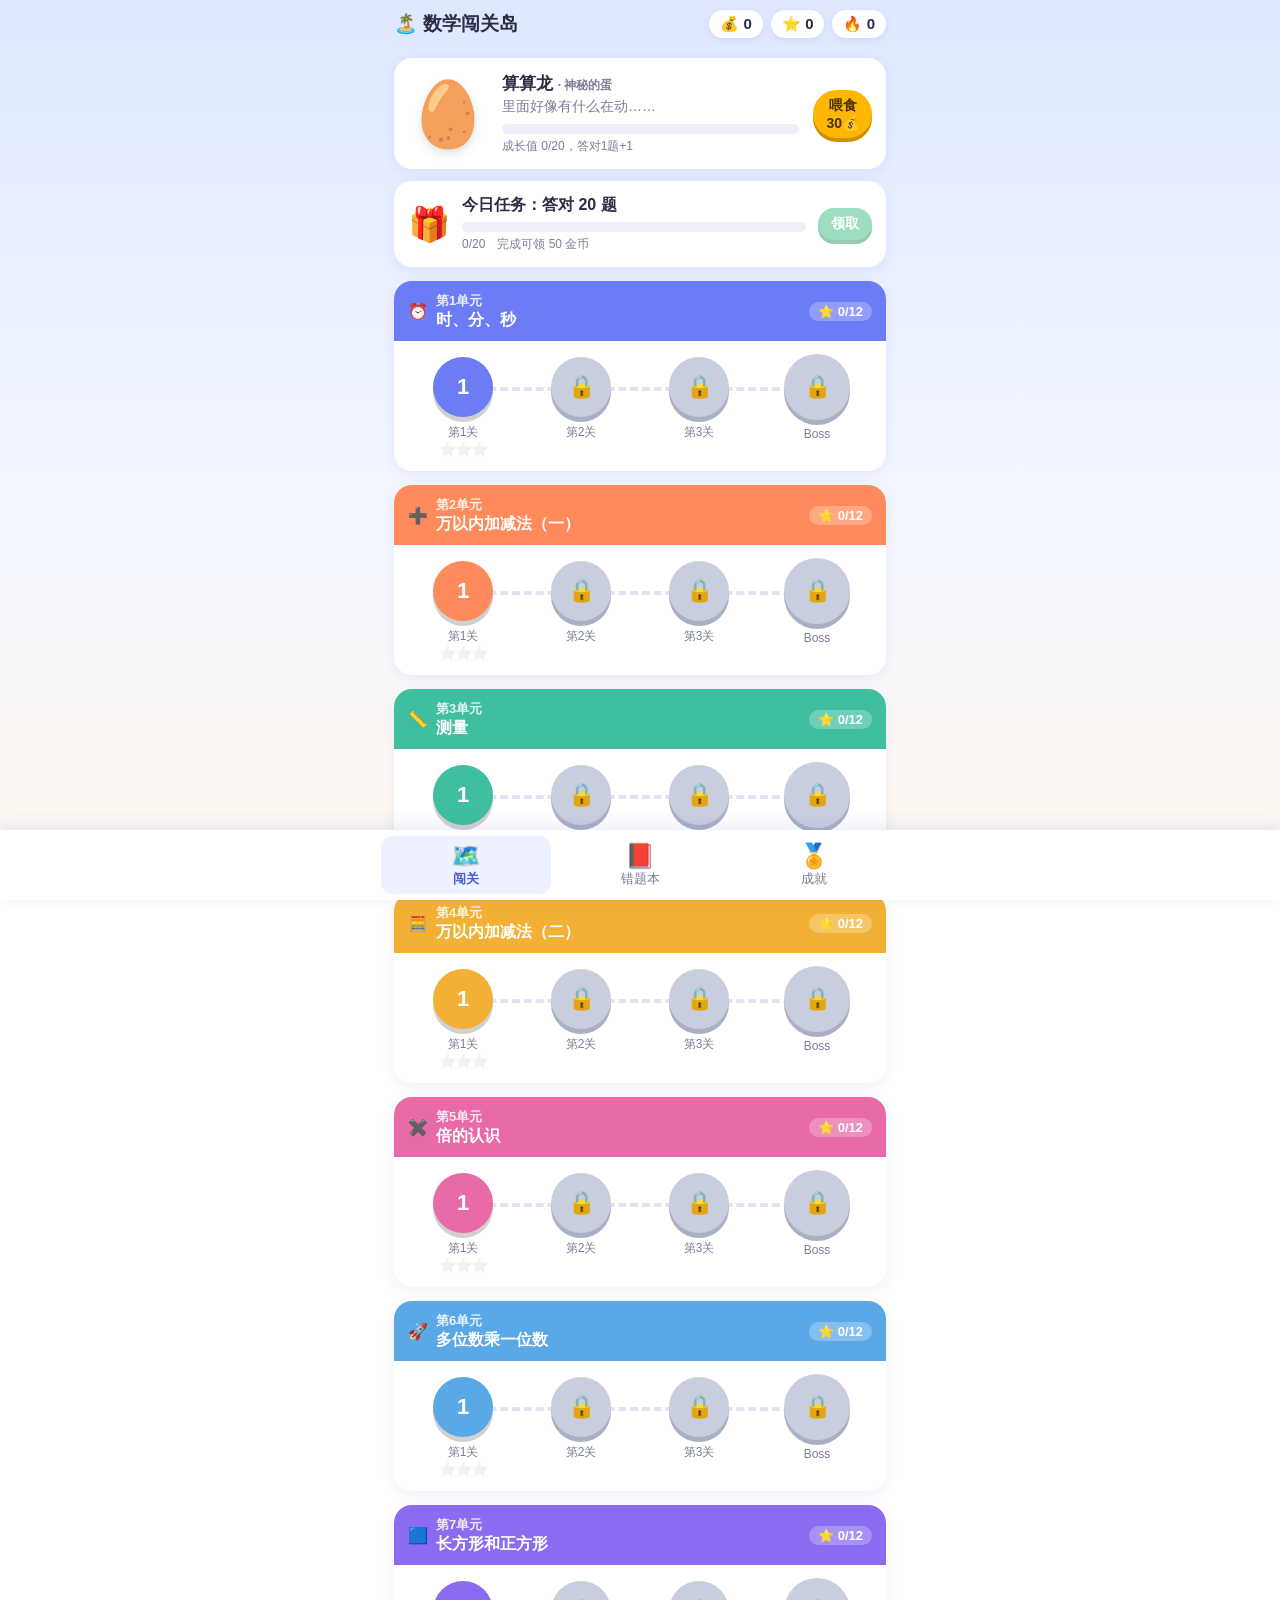
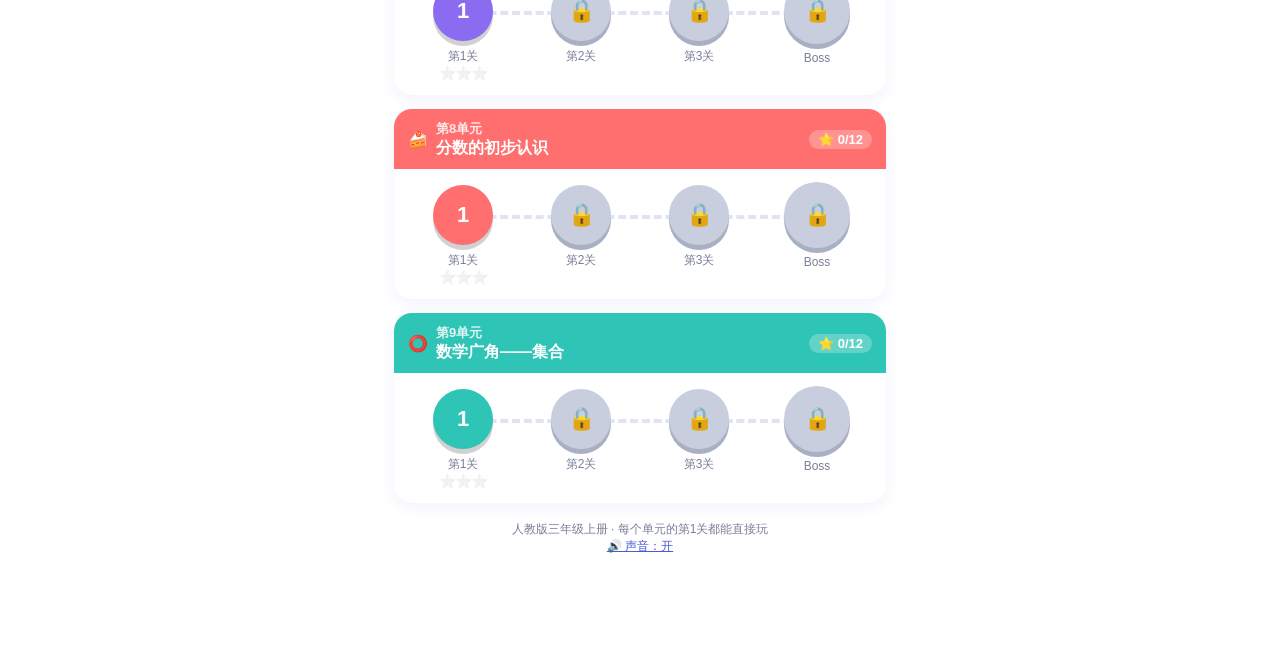
==== math/index.html @ 14717429 "新增网页版数学闯关岛（三年级上册9个单元、Boss关、宠物、徽章、错题本） Co-Authored-By: Claude Opus 5.5 <noreply@anthropic.com>" ====
<!doctype html>
<html lang="zh-CN">
<head>
<meta charset="utf-8">
<meta name="viewport" content="width=device-width, initial-scale=1, maximum-scale=1, user-scalable=no, viewport-fit=cover">
<meta name="format-detection" content="telephone=no">
<title>数学闯关岛 · 三年级上册</title>
<link rel="stylesheet" href="style.css">
</head>
<body>
<div id="app"></div>
<div id="fx"></div>
<script src="questions.js"></script>
<script src="app.js"></script>
</body>
</html>
---- math/style.css ----
:root {
  --bg: #eef3ff;
  --card: #ffffff;
  --ink: #2b2d42;
  --sub: #7a7f99;
  --pri: #4a5bd4;
  --good: #2bb673;
  --bad: #ef476f;
  --gold: #ffb703;
  --line: #e3e7f5;
  --r: 18px;
}
* { box-sizing: border-box; -webkit-tap-highlight-color: transparent; }
html, body { margin: 0; padding: 0; }
body {
  background: linear-gradient(180deg, #dfe8ff 0%, #f4f7ff 60%, #fff7ec 100%) fixed;
  color: var(--ink);
  font-family: -apple-system, "PingFang SC", "Microsoft YaHei", "Helvetica Neue", sans-serif;
  font-size: 16px;
  min-height: 100vh;
  touch-action: manipulation;
  user-select: none;
  -webkit-user-select: none;
}
#app { max-width: 520px; margin: 0 auto; padding: 0 14px calc(90px + env(safe-area-inset-bottom)); }
button { font: inherit; border: none; cursor: pointer; color: inherit; touch-action: manipulation; }
.hide { display: none !important; }

/* ---------- 顶栏 ---------- */
.topbar {
  position: sticky; top: 0; z-index: 10;
  display: flex; align-items: center; gap: 8px;
  padding: 10px 0 8px;
  background: linear-gradient(180deg, #dfe8ff 70%, rgba(223,232,255,0));
}
.topbar .title { font-weight: 800; font-size: 19px; flex: 1; }
.chip {
  display: inline-flex; align-items: center; gap: 4px;
  background: #fff; border-radius: 99px; padding: 5px 11px;
  font-weight: 700; font-size: 15px; box-shadow: 0 2px 6px rgba(74,91,212,.12);
}
.chip.bump { animation: bump .45s; }
@keyframes bump { 40% { transform: scale(1.3); } }

/* ---------- 卡片 ---------- */
.card { background: var(--card); border-radius: var(--r); padding: 14px; margin: 12px 0; box-shadow: 0 4px 14px rgba(74,91,212,.08); }
.pet { display: flex; align-items: center; gap: 14px; }
.pet .face { font-size: 64px; line-height: 1; cursor: pointer; filter: drop-shadow(0 4px 4px rgba(0,0,0,.12)); }
.pet .face.jump { animation: jump .6s; }
@keyframes jump { 30% { transform: translateY(-18px) scale(1.1); } 60% { transform: translateY(0) scale(.95); } }
.pet .info { flex: 1; min-width: 0; }
.pet .name { font-weight: 800; font-size: 17px; }
.pet .say { color: var(--sub); font-size: 14px; margin: 3px 0 6px; min-height: 20px; }
.bar { height: 10px; background: #edf0fa; border-radius: 99px; overflow: hidden; }
.bar > i { display: block; height: 100%; background: linear-gradient(90deg, #ffd166, #ff9f1c); border-radius: 99px; transition: width .5s; }
.small { font-size: 12px; color: var(--sub); margin-top: 4px; }
.btn {
  display: inline-block; background: var(--pri); color: #fff; font-weight: 700;
  border-radius: 99px; padding: 10px 18px; box-shadow: 0 4px 0 #3443a8; transition: transform .08s;
}
.btn:active { transform: translateY(3px); box-shadow: 0 1px 0 #3443a8; }
.btn.gold { background: #ffb703; box-shadow: 0 4px 0 #d18e00; color: #4a3200; }
.btn.green { background: var(--good); box-shadow: 0 4px 0 #1d8a55; }
.btn.ghost { background: #fff; color: var(--pri); box-shadow: 0 4px 0 #cdd3f0; }
.btn.sm { padding: 7px 13px; font-size: 14px; }
.btn[disabled] { opacity: .45; }
.daily { display: flex; align-items: center; gap: 12px; }
.daily .ic { font-size: 34px; }
.daily .info { flex: 1; }

/* ---------- 地图 ---------- */
.unit { border-radius: var(--r); overflow: hidden; margin: 14px 0; background: #fff; box-shadow: 0 4px 14px rgba(74,91,212,.08); }
.unit .head { color: #fff; padding: 10px 14px; display: flex; align-items: center; gap: 8px; font-weight: 800; }
.unit .head .no { opacity: .85; font-size: 13px; font-weight: 600; }
.unit .head .prog { margin-left: auto; font-size: 13px; background: rgba(255,255,255,.25); padding: 2px 9px; border-radius: 99px; }
.nodes { display: flex; justify-content: space-between; align-items: flex-start; padding: 16px 10px 12px; position: relative; }
.nodes::before { content: ""; position: absolute; left: 12%; right: 12%; top: 46px; border-top: 4px dashed #dfe3f3; }
.node { position: relative; width: 25%; text-align: center; }
.node .dot {
  width: 60px; height: 60px; border-radius: 50%; margin: 0 auto;
  display: flex; align-items: center; justify-content: center;
  font-size: 22px; font-weight: 800; color: #fff;
  box-shadow: 0 5px 0 rgba(0,0,0,.18); transition: transform .1s;
}
.node .dot:active { transform: translateY(3px); }
.node.boss .dot { width: 66px; height: 66px; font-size: 32px; margin-top: -3px; }
.node.lock .dot { background: #c9cede !important; box-shadow: 0 5px 0 #aab0c4; color: #fff; font-size: 22px; }
.node.next .dot { animation: pulse 1.4s infinite; }
@keyframes pulse { 0%,100% { box-shadow: 0 5px 0 rgba(0,0,0,.18), 0 0 0 0 rgba(255,183,3,.7); } 50% { box-shadow: 0 5px 0 rgba(0,0,0,.18), 0 0 0 10px rgba(255,183,3,0); } }
.node .lbl { font-size: 12px; color: var(--sub); margin-top: 7px; }
.stars { font-size: 14px; letter-spacing: -1px; height: 18px; }
.stars .off { filter: grayscale(1); opacity: .3; }

/* ---------- 底部导航 ---------- */
.nav {
  position: fixed; left: 0; right: 0; bottom: 0; z-index: 20;
  display: flex; justify-content: center; gap: 4px;
  background: #fff; padding: 6px 10px calc(6px + env(safe-area-inset-bottom));
  box-shadow: 0 -4px 16px rgba(74,91,212,.12);
}
.nav button { flex: 1; max-width: 170px; background: none; padding: 6px 0; border-radius: 12px; font-size: 13px; color: var(--sub); position: relative; }
.nav button b { display: block; font-size: 24px; }
.nav button.on { color: var(--pri); background: #eef1ff; font-weight: 700; }
.nav .badge { position: absolute; top: 2px; right: 22%; background: var(--bad); color: #fff; font-size: 11px; border-radius: 99px; padding: 0 6px; }

/* ---------- 答题 ---------- */
.quiz-top { display: flex; align-items: center; gap: 10px; padding: 12px 0 6px; }
.quiz-top .x { background: #fff; width: 38px; height: 38px; border-radius: 50%; font-size: 18px; box-shadow: 0 2px 6px rgba(0,0,0,.08); }
.quiz-top .bar { flex: 1; height: 14px; }
.quiz-top .bar > i { background: linear-gradient(90deg, #5ce1a0, #2bb673); }
.hearts { font-size: 20px; letter-spacing: 1px; }
.hearts .off { filter: grayscale(1); opacity: .3; }
.hearts.hit { animation: shake .4s; }
.qmeta { display: flex; justify-content: space-between; align-items: center; color: var(--sub); font-size: 14px; margin: 4px 2px; min-height: 28px; }
.combo { color: #ff6b00; font-weight: 800; font-size: 16px; }
.combo.pop { animation: pop .4s; }
@keyframes pop { 40% { transform: scale(1.5); } }
.qcard { background: #fff; border-radius: 22px; padding: 18px 16px; box-shadow: 0 6px 18px rgba(74,91,212,.1); text-align: center; }
.qcard.shake { animation: shake .4s; }
@keyframes shake { 20%,60% { transform: translateX(-8px); } 40%,80% { transform: translateX(8px); } }
.qtext { font-size: 22px; font-weight: 700; line-height: 1.55; word-break: break-all; }
.qtext.long { font-size: 18px; text-align: left; }
.fig { display: block; margin: 12px auto 0; width: 190px; height: 190px; }
.fig.wide { width: 100%; max-width: 320px; height: auto; }
.dots { margin-top: 12px; font-size: 22px; line-height: 1.6; text-align: left; display: inline-block; }
.frac { display: inline-flex; flex-direction: column; vertical-align: middle; text-align: center; line-height: 1.05; margin: 0 2px; font-size: .9em; }
.frac > span:first-child { border-bottom: 2px solid currentColor; padding: 0 3px; }
.opts { display: grid; grid-template-columns: 1fr 1fr; gap: 12px; margin-top: 16px; }
.opts.three { grid-template-columns: 1fr 1fr 1fr; }
.opt {
  background: #fff; border-radius: 16px; padding: 16px 6px; min-height: 64px;
  font-size: 22px; font-weight: 700; box-shadow: 0 5px 0 #d5dbf2, 0 0 0 2px #e3e7f5 inset;
  transition: transform .08s;
}
.opt:active { transform: translateY(3px); box-shadow: 0 2px 0 #d5dbf2, 0 0 0 2px #e3e7f5 inset; }
.opt.right { background: #dcfce9; box-shadow: 0 5px 0 #2bb673, 0 0 0 2px #2bb673 inset; color: #157a4a; }
.opt.wrong { background: #ffe1e8; box-shadow: 0 5px 0 #ef476f, 0 0 0 2px #ef476f inset; color: #b3123b; }
.opt.dim { opacity: .45; }
.answer-box {
  margin: 16px auto 0; min-height: 60px; max-width: 240px; border-radius: 16px;
  background: #f3f5ff; border: 3px dashed #b9c2ef; font-size: 32px; font-weight: 800;
  display: flex; align-items: center; justify-content: center; color: var(--pri);
}
.answer-box.right { border: 3px solid var(--good); background: #dcfce9; color: #157a4a; }
.answer-box.wrong { border: 3px solid var(--bad); background: #ffe1e8; color: #b3123b; }
.pad { display: grid; grid-template-columns: repeat(3, 1fr); gap: 10px; margin-top: 14px; }
.pad button { background: #fff; border-radius: 14px; height: 56px; font-size: 26px; font-weight: 700; box-shadow: 0 4px 0 #d5dbf2; }
.pad button:active { transform: translateY(3px); box-shadow: 0 1px 0 #d5dbf2; }
.pad .ok { background: var(--good); color: #fff; box-shadow: 0 4px 0 #1d8a55; }
.pad .del { background: #ffe9d6; color: #c25e00; box-shadow: 0 4px 0 #f0c49c; }

/* 反馈条 */
.feedback {
  position: fixed; left: 0; right: 0; bottom: 0; z-index: 30;
  padding: 16px 18px calc(16px + env(safe-area-inset-bottom));
  border-radius: 22px 22px 0 0; transform: translateY(110%); transition: transform .25s ease-out;
  max-width: 520px; margin: 0 auto;
}
.feedback.show { transform: translateY(0); }
.feedback.good { background: #d7f8e6; color: #13683f; }
.feedback.bad { background: #ffe3e9; color: #9b1032; }
.feedback .t { font-size: 21px; font-weight: 800; display: flex; align-items: center; gap: 8px; }
.feedback .tip { font-size: 15px; line-height: 1.6; margin: 8px 0 12px; color: #4b4f66; }
.feedback .btn { width: 100%; padding: 13px; font-size: 18px; }
.feedback .btn.red { background: var(--bad); box-shadow: 0 4px 0 #b52a4c; }

/* ---------- 结算 ---------- */
.result { text-align: center; padding-top: 30px; }
.result .big { font-size: 26px; font-weight: 900; margin: 6px 0; }
.result .bigstars { font-size: 56px; margin: 10px 0; letter-spacing: 4px; }
.result .bigstars span { display: inline-block; opacity: 0; transform: scale(0); }
.result .bigstars span.in { animation: starIn .5s forwards; }
.result .bigstars span.off { filter: grayscale(1); }
@keyframes starIn { 0% { opacity: 1; transform: scale(0) rotate(-90deg); } 70% { transform: scale(1.35) rotate(10deg); } 100% { opacity: 1; transform: scale(1); } }
.result .stats { display: flex; justify-content: center; gap: 10px; margin: 14px 0; flex-wrap: wrap; }
.result .stats .chip { font-size: 16px; padding: 8px 14px; }
.result .acts { display: flex; flex-direction: column; gap: 14px; margin-top: 22px; }
.result .acts .btn { padding: 14px; font-size: 18px; }
.newbadge { background: #fff8e1; border-radius: 16px; padding: 10px; margin: 10px 0; font-weight: 700; animation: pop .6s; }

/* ---------- 成就、错题 ---------- */
.grid { display: grid; grid-template-columns: repeat(3, 1fr); gap: 10px; }
.bd { background: #fff; border-radius: 16px; padding: 12px 6px; text-align: center; box-shadow: 0 3px 10px rgba(74,91,212,.08); }
.bd .i { font-size: 36px; }
.bd .n { font-weight: 800; font-size: 14px; margin-top: 4px; }
.bd .d { font-size: 11px; color: var(--sub); margin-top: 2px; line-height: 1.3; }
.bd.lock .i { filter: grayscale(1); opacity: .35; }
.bd.lock .n { color: #aab0c4; }
.h2 { font-size: 20px; font-weight: 800; margin: 16px 2px 8px; }
.statrow { display: grid; grid-template-columns: repeat(3, 1fr); gap: 8px; text-align: center; }
.statrow b { display: block; font-size: 22px; color: var(--pri); }
.statrow span { font-size: 12px; color: var(--sub); }
.wlist .w { padding: 10px 2px; border-bottom: 1px solid var(--line); font-size: 15px; display: flex; gap: 8px; }
.wlist .w:last-child { border: none; }
.wlist .w .u { color: var(--sub); font-size: 12px; white-space: nowrap; }
.empty { text-align: center; color: var(--sub); padding: 30px 0; font-size: 16px; }
.empty .i { font-size: 60px; }

/* ---------- 特效 ---------- */
#fx { position: fixed; inset: 0; pointer-events: none; z-index: 50; overflow: hidden; }
.confetti { position: absolute; top: -20px; width: 10px; height: 14px; border-radius: 3px; animation: fall linear forwards; }
@keyframes fall { to { transform: translateY(110vh) rotate(720deg); } }
.floattxt { position: absolute; font-size: 26px; font-weight: 900; color: #ff9f1c; text-shadow: 0 2px 0 #fff; animation: floatUp 1s ease-out forwards; }
@keyframes floatUp { from { opacity: 1; transform: translate(-50%, 0) scale(.8); } to { opacity: 0; transform: translate(-50%, -90px) scale(1.3); } }
.toast {
  position: fixed; left: 50%; top: 18%; transform: translateX(-50%); z-index: 60;
  background: rgba(43,45,66,.92); color: #fff; padding: 14px 22px; border-radius: 18px;
  font-size: 18px; font-weight: 700; text-align: center; animation: toast 2.2s forwards; max-width: 86vw;
}
@keyframes toast { 0% { opacity: 0; transform: translate(-50%, -10px); } 12%, 85% { opacity: 1; transform: translate(-50%, 0); } 100% { opacity: 0; } }
.modal-bg { position: fixed; inset: 0; background: rgba(20,24,50,.45); z-index: 40; display: flex; align-items: center; justify-content: center; padding: 20px; }
.modal { background: #fff; border-radius: 22px; padding: 22px 18px; width: 100%; max-width: 360px; text-align: center; animation: pop .35s; }
.modal .i { font-size: 54px; }
.modal h3 { margin: 6px 0; font-size: 21px; }
.modal p { color: var(--sub); margin: 6px 0 16px; line-height: 1.5; }
.modal .row { display: flex; gap: 10px; }
.modal .row .btn { flex: 1; }
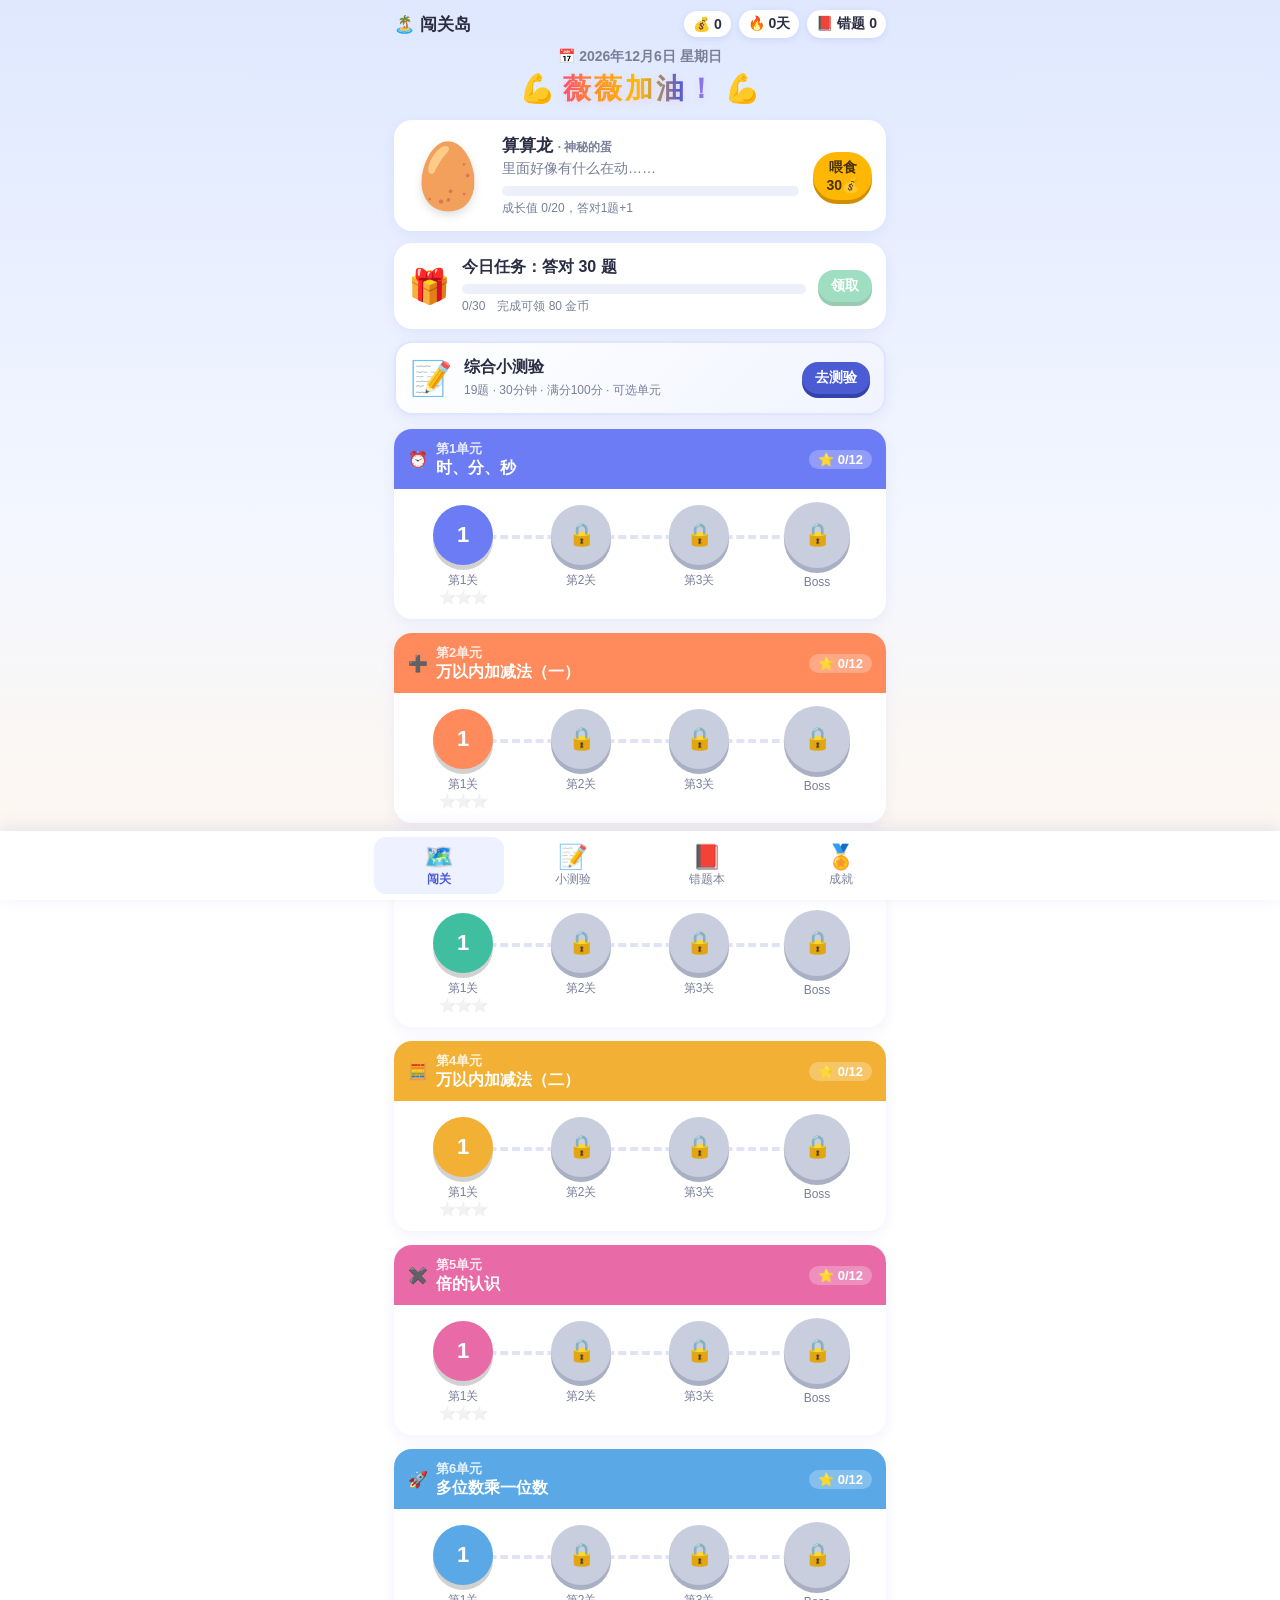
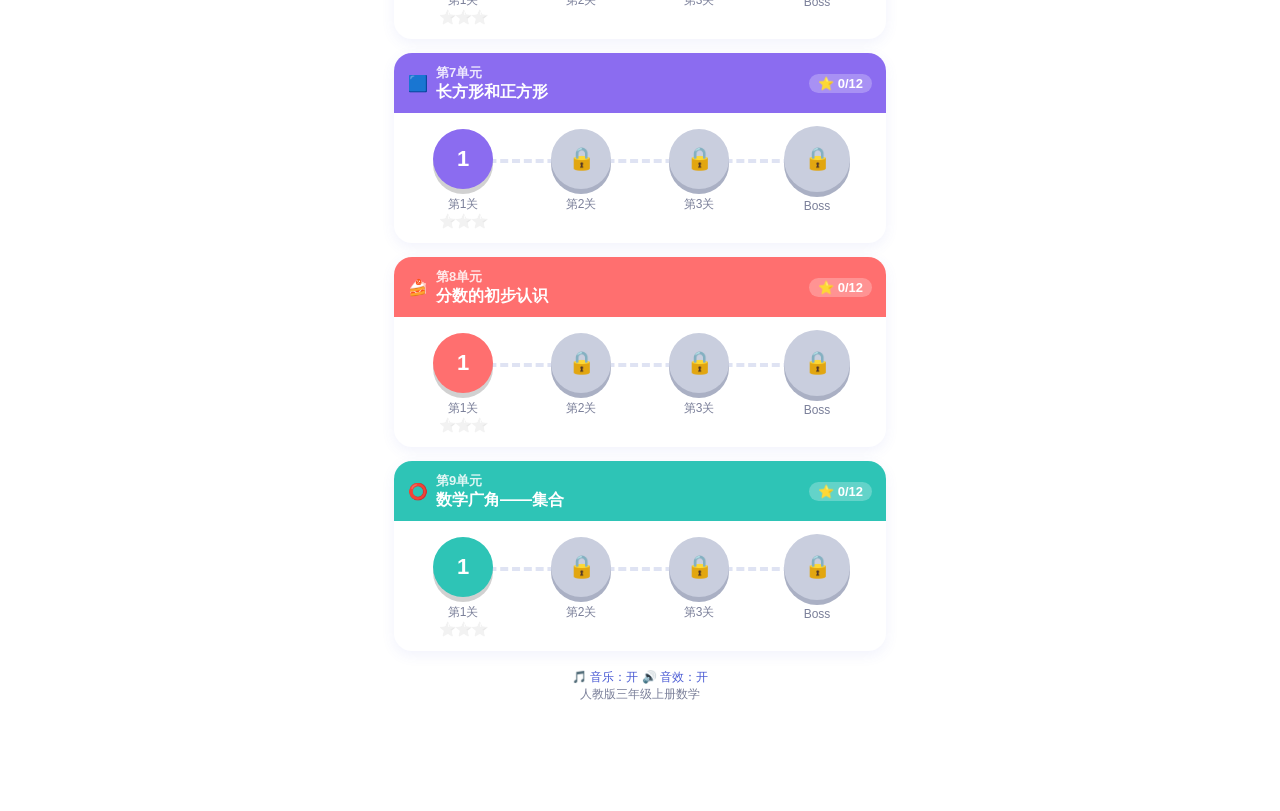
==== commit 6a9ab962: "数学第二版：考试难度题库和详细讲解、6种触摸玩法、30分钟小测验和带日期成绩单、配乐和主题、首页日期与错题入口 Co-Authored-By: Claude Opus 5.5 <noreply@ant" ====
--- a/math/index.html
+++ b/math/index.html
@@ -6,6 +6,7 @@
 <meta name="format-detection" content="telephone=no">
 <title>数学闯关岛 · 三年级上册</title>
 <link rel="stylesheet" href="style.css">
+<link rel="stylesheet" href="style2.css">
 </head>
 <body>
 <div id="app"></div>
--- a/math/style.css
+++ b/math/style.css
@@ -41,6 +41,29 @@
 }
 .chip.bump { animation: bump .45s; }
 @keyframes bump { 40% { transform: scale(1.3); } }
+
+/* ---------- 薇薇加油 ---------- */
+.cheer { text-align: center; font-size: 28px; font-weight: 900; margin: 4px 0 0; animation: cheer 1.8s ease-in-out infinite; cursor: pointer; }
+.cheer span {
+  background: linear-gradient(90deg, #ff4d6d, #ff9f1c, #ffbf00, #4a5bd4, #b388ff);
+  -webkit-background-clip: text; background-clip: text; color: transparent;
+  letter-spacing: 3px; text-shadow: 0 3px 8px rgba(255,107,107,.15);
+}
+@keyframes cheer { 0%,100% { transform: scale(1) rotate(0); } 25% { transform: scale(1.06) rotate(-2deg); } 75% { transform: scale(1.06) rotate(2deg); } }
+
+/* ---------- 满分烟花 ---------- */
+.fw { position: fixed; inset: 0; z-index: 70; transition: opacity .6s; cursor: pointer; }
+.fw canvas { width: 100%; height: 100%; display: block; }
+.fw-text {
+  position: absolute; left: 0; right: 0; top: 40%; text-align: center; color: #fff;
+  font-size: 54px; font-weight: 900; letter-spacing: 4px;
+  text-shadow: 0 0 10px #ff4d6d, 0 0 26px #ff9f1c, 0 4px 0 #c9184a;
+  animation: fwText 1.1s cubic-bezier(.2,1.6,.4,1) both, fwGlow 1.2s 1.1s ease-in-out infinite;
+}
+.fw-text small { display: block; font-size: 20px; letter-spacing: 1px; margin-top: 10px; text-shadow: 0 2px 6px rgba(0,0,0,.5); color: #ffe08a; }
+.fw-tip { position: absolute; bottom: calc(30px + env(safe-area-inset-bottom)); left: 0; right: 0; text-align: center; color: rgba(255,255,255,.6); font-size: 14px; }
+@keyframes fwText { 0% { opacity: 0; transform: scale(.2) rotate(-12deg); } 100% { opacity: 1; transform: scale(1) rotate(0); } }
+@keyframes fwGlow { 50% { transform: scale(1.07); } }
 
 /* ---------- 卡片 ---------- */
 .card { background: var(--card); border-radius: var(--r); padding: 14px; margin: 12px 0; box-shadow: 0 4px 14px rgba(74,91,212,.08); }
--- a/math/style2.css
+++ b/math/style2.css
@@ -0,0 +1,138 @@
+/* ============================================================
+   第二版新增：日期、错题入口、各种题型、小测验、不同模式的主题
+   ============================================================ */
+.topbar .title { font-size: 17px; white-space: nowrap; }
+.topbar .chip { padding: 5px 9px; font-size: 14px; white-space: nowrap; }
+.wrongchip { cursor: pointer; }
+.wrongchip.has { background: #ffe3e9; color: #c2183f; }
+.datebar { text-align: center; color: var(--sub); font-size: 14px; font-weight: 600; margin-top: 2px; }
+.lnk { color: var(--pri); text-decoration: none; }
+.testcard { display: flex; align-items: center; gap: 12px; cursor: pointer; background: linear-gradient(135deg, #fff, #f1f4ff); border: 2px solid #dfe5ff; }
+.testcard .ic { font-size: 34px; }
+.testcard .info { flex: 1; }
+.nav button { max-width: 130px; font-size: 12px; }
+
+/* 难度标签 */
+.tag { display: inline-block; font-size: 12px; font-weight: 700; padding: 2px 10px; border-radius: 99px; margin-bottom: 8px; }
+.tag.mid { background: #e6f0ff; color: #3a5bd9; }
+.tag.hard { background: #fff0d6; color: #c25e00; }
+.qmeta { gap: 6px; }
+
+/* 计时器 */
+.timer { font-weight: 800; background: #fff; padding: 4px 10px; border-radius: 99px; font-variant-numeric: tabular-nums; box-shadow: 0 2px 6px rgba(0,0,0,.08); }
+.timer.warn { background: #ffe3e9; color: #c2183f; animation: pop 1s infinite; }
+.x.mus { font-size: 16px; }
+.skip { text-align: center; margin-top: 14px; }
+.skip button { background: none; color: var(--sub); font-size: 14px; text-decoration: underline; }
+.opt.chosen { background: #e6f0ff; box-shadow: 0 5px 0 #4a5bd4, 0 0 0 2px #4a5bd4 inset; }
+
+/* 填空：单位 */
+.answer-row { display: flex; align-items: center; justify-content: center; gap: 8px; }
+.answer-row .answer-box { margin: 16px 0 0; flex: 0 1 220px; }
+.answer-row .unit { font-size: 22px; font-weight: 700; margin-top: 16px; }
+
+/* 竖式 */
+.vert { display: inline-block; margin: 14px auto 6px; font-size: 32px; font-weight: 800; font-family: "Courier New", monospace; }
+.vrow { display: flex; justify-content: flex-end; }
+.vrow span { width: 40px; height: 46px; display: flex; align-items: center; justify-content: center; }
+.vline { border-top: 3px solid #333; margin: 2px 0 6px; }
+.vbox { border: 3px dashed #b9c2ef; border-radius: 10px; margin: 0 2px; width: 36px !important; color: var(--pri); background: #f6f8ff; }
+.vbox.cur { border: 3px solid var(--pri); background: #fff; }
+.vbox.right { border: 3px solid var(--good); background: #dcfce9; color: #157a4a; }
+.vbox.wrong { border: 3px solid var(--bad); background: #ffe1e8; color: #b3123b; }
+
+/* 拨钟、涂色 */
+#dragClock { width: 230px; height: 230px; touch-action: none; cursor: grab; }
+.btn.wide { display: block; width: 100%; margin-top: 14px; padding: 13px; font-size: 18px; }
+.fig.shade path, .fig.shade rect { fill: #fff; stroke: #4a5bd4; stroke-width: 3; cursor: pointer; transition: fill .15s; }
+.fig.shade .on { fill: #ffb340; }
+.fig.shade.static path, .fig.shade.static rect { cursor: default; }
+#shadeBox .fig { width: 230px; height: 230px; }
+#shadeBox .fig.wide { width: 100%; height: auto; }
+
+/* 排序 */
+.slots { display: flex; align-items: center; justify-content: center; flex-wrap: wrap; gap: 4px; margin: 16px 0 10px; }
+.slot { min-width: 64px; height: 56px; border-radius: 12px; border: 3px dashed #b9c2ef; background: #f6f8ff; font-size: 17px; font-weight: 800; padding: 0 6px; }
+.slot.full { border: 3px solid var(--pri); background: #fff; color: var(--pri); }
+.lt { font-weight: 900; color: var(--sub); font-size: 20px; }
+.chips { display: flex; flex-wrap: wrap; justify-content: center; gap: 10px; }
+.pchip { min-width: 72px; padding: 12px 10px; border-radius: 14px; background: #fff; font-size: 19px; font-weight: 800; box-shadow: 0 4px 0 #d5dbf2, 0 0 0 2px #e3e7f5 inset; }
+.pchip.used { opacity: .2; pointer-events: none; }
+
+/* 连线 */
+.match { display: grid; grid-template-columns: 1fr 1fr; gap: 26px; margin-top: 16px; }
+.match .col { display: flex; flex-direction: column; gap: 10px; }
+.mitem { padding: 13px 6px; border-radius: 14px; background: #fff; font-size: 17px; font-weight: 800; box-shadow: 0 4px 0 #d5dbf2, 0 0 0 2px #e3e7f5 inset; transition: background .15s; }
+.mitem.sel { box-shadow: 0 4px 0 #4a5bd4, 0 0 0 3px #4a5bd4 inset; transform: scale(1.04); }
+
+/* 戳气球 */
+.balloons { display: grid; grid-template-columns: repeat(3, 1fr); gap: 16px 8px; margin: 18px 0 8px; }
+.balloon {
+  position: relative; height: 100px; border-radius: 50% 50% 46% 46%; color: #fff; font-weight: 800; font-size: 13px;
+  padding: 6px; line-height: 1.25; animation: floaty 2.6s ease-in-out infinite; animation-delay: var(--d);
+  box-shadow: inset -8px -10px 0 rgba(0,0,0,.12), inset 6px 6px 0 rgba(255,255,255,.25);
+}
+.balloon::after { content: ""; position: absolute; bottom: -12px; left: 50%; width: 2px; height: 14px; background: #aaa; }
+.balloon.c0 { background: #ff6b6b; } .balloon.c1 { background: #4a9bf5; } .balloon.c2 { background: #2bb673; }
+.balloon.c3 { background: #ff9f1c; } .balloon.c4 { background: #a66cf0; } .balloon.c5 { background: #e86aa6; }
+.balloon.popped { animation: popOut .35s forwards; pointer-events: none; }
+.balloon.badpop { background: #888 !important; animation: shake .4s; }
+.balloon.hint { outline: 4px solid #2bb673; outline-offset: 3px; }
+@keyframes floaty { 0%,100% { transform: translateY(0) rotate(-2deg); } 50% { transform: translateY(-9px) rotate(2deg); } }
+@keyframes popOut { 50% { transform: scale(1.35); opacity: .8; } 100% { transform: scale(0); opacity: 0; } }
+
+/* 反馈：详细讲解 */
+.feedback { max-height: 72vh; overflow-y: auto; }
+.feedback .yours, .review .yours { font-size: 15px; color: #9b1032; margin-top: 8px; }
+.feedback .ans, .review .ans, .wlist .ans { font-size: 17px; font-weight: 800; color: #157a4a; margin-top: 6px; }
+.feedback .tip, .review .tip, .wlist .tip { background: rgba(255,255,255,.75); border-radius: 12px; padding: 10px 12px; text-align: left; }
+
+/* 小测验：选单元 */
+.selbtns { display: flex; gap: 10px; margin-bottom: 10px; }
+.ugrid { display: grid; grid-template-columns: 1fr 1fr; gap: 10px; }
+.usel { display: flex; align-items: center; gap: 8px; text-align: left; background: #fff; border-radius: 14px; padding: 10px; box-shadow: 0 3px 0 #dfe3f3; border: 3px solid transparent; font-size: 12px; color: var(--sub); }
+.usel b { color: var(--ink); font-size: 14px; }
+.usel .ui { font-size: 24px; }
+.usel .ck { width: 22px; height: 22px; border-radius: 6px; border: 2px solid #c9cede; display: flex; align-items: center; justify-content: center; color: #fff; font-size: 14px; flex: none; }
+.usel.on { border-color: var(--c); }
+.usel.on .ck { background: var(--c); border-color: var(--c); }
+.big-start { display: block; width: 100%; margin: 18px 0; padding: 15px; font-size: 19px; }
+.hist .hrow { display: flex; align-items: center; gap: 10px; padding: 8px 0; border-bottom: 1px solid var(--line); font-size: 14px; }
+.hist .hrow:last-child { border: none; }
+.hist .hd { color: var(--sub); flex: 1; }
+.hist .hs { font-weight: 900; font-size: 18px; }
+
+/* 成绩单（方便截图） */
+.cert { position: relative; margin: 8px 0 12px; padding: 22px 18px 20px; border-radius: 24px; background: #fff; border: 4px solid var(--cc); box-shadow: 0 10px 30px rgba(0,0,0,.08), inset 0 0 0 6px #fff, inset 0 0 0 8px var(--cc2); }
+.cert.r1 { --cc: #8fa3c7; --cc2: #e3e9f5; }
+.cert.r2 { --cc: #2bb673; --cc2: #d8f5e6; }
+.cert.r3 { --cc: #ff9f1c; --cc2: #ffeccc; }
+.cert.r4 { --cc: #f5b800; --cc2: #fff1b8; background: linear-gradient(180deg, #fffaf0, #fff); }
+.cert-date { font-size: 14px; color: var(--sub); font-weight: 700; }
+.cert-head { font-size: 15px; font-weight: 800; letter-spacing: 2px; margin-top: 6px; color: #555; }
+.cert-icon { font-size: 64px; margin-top: 4px; }
+.cert-title { font-size: 34px; font-weight: 900; color: var(--cc); letter-spacing: 3px; }
+.cert-score { font-size: 22px; font-weight: 700; margin: 4px 0; }
+.cert-score b { font-size: 64px; color: var(--cc); line-height: 1; }
+.cert-info { font-size: 14px; color: var(--sub); line-height: 1.6; }
+.cert-say { margin-top: 10px; font-size: 15px; font-weight: 700; color: #444; background: var(--cc2); border-radius: 12px; padding: 8px; }
+.hs.r1 { color: #8fa3c7; } .hs.r2 { color: #2bb673; } .hs.r3 { color: #ff9f1c; } .hs.r4 { color: #e0a800; }
+.review { text-align: left; }
+.review .rq { font-size: 16px; font-weight: 700; line-height: 1.5; }
+.fw-text small.fw-date { font-size: 15px; color: #fff; opacity: .85; }
+
+/* 错题本：点开看讲解 */
+.wlist details.w { display: block; }
+.wlist summary { display: flex; gap: 8px; cursor: pointer; list-style: none; }
+.wlist summary::-webkit-details-marker { display: none; }
+.wlist .tt { margin-left: auto; font-size: 11px; color: var(--sub); background: #f0f2fa; border-radius: 99px; padding: 1px 8px; white-space: nowrap; height: fit-content; }
+.wlist .tip { margin-top: 6px; font-size: 14px; line-height: 1.6; background: #f6f8ff; }
+
+/* ---------- 不同模式的主题 ---------- */
+body[data-theme="boss"] { background: radial-gradient(circle at 50% 0%, #4b1f6f 0%, #1d0f33 70%) fixed; }
+body[data-theme="boss"] .qmeta, body[data-theme="boss"] .qmeta span { color: #e7d8ff; }
+body[data-theme="boss"] .qcard { box-shadow: 0 0 0 3px #ff4d6d, 0 10px 30px rgba(255,77,109,.35); }
+body[data-theme="boss"] .skip button { color: #e7d8ff; }
+body[data-theme="test"] { background: #fbf8ef repeating-linear-gradient(0deg, transparent 0 31px, rgba(74,91,212,.08) 31px 32px) fixed; }
+body[data-theme="test"] .qcard { border: 2px solid #e8e1c8; box-shadow: 0 4px 10px rgba(120,100,40,.08); }
+body[data-theme="test"] .quiz-top .bar > i { background: linear-gradient(90deg, #6c7cf5, #4a5bd4); }
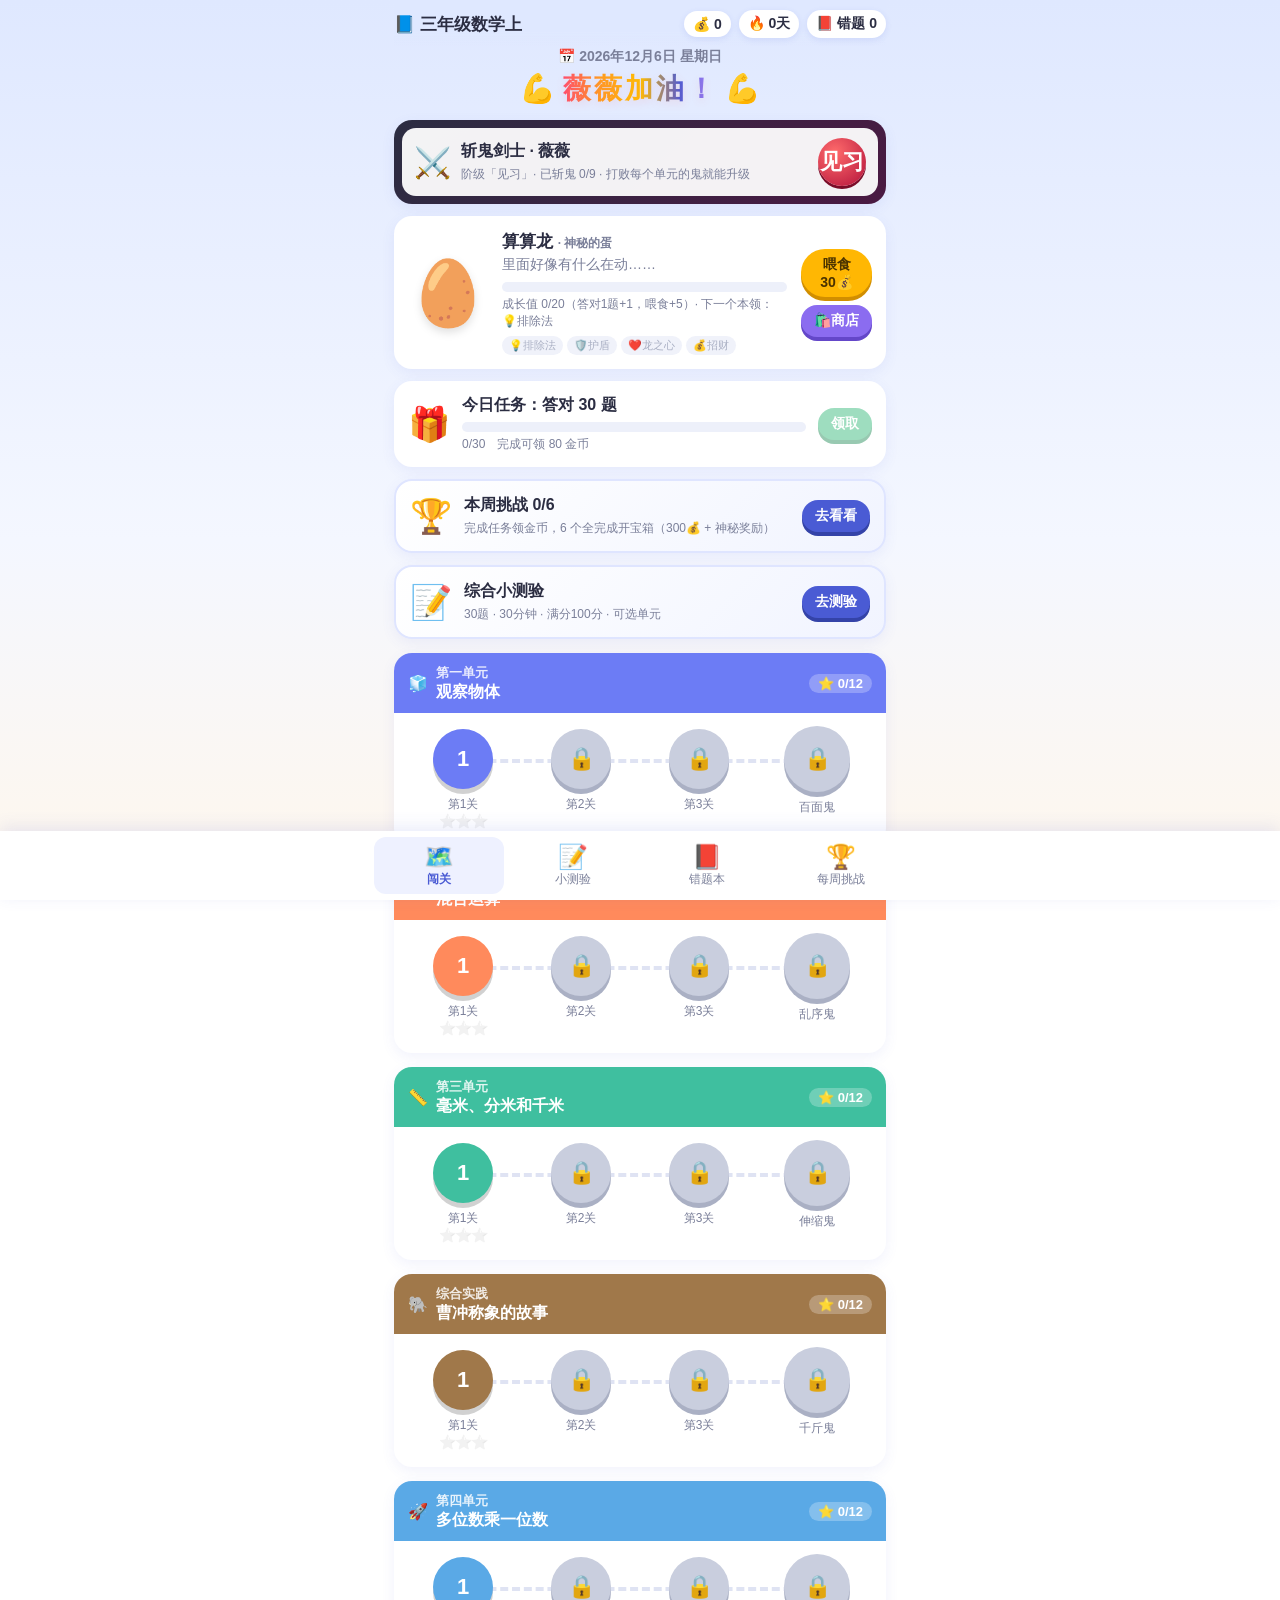
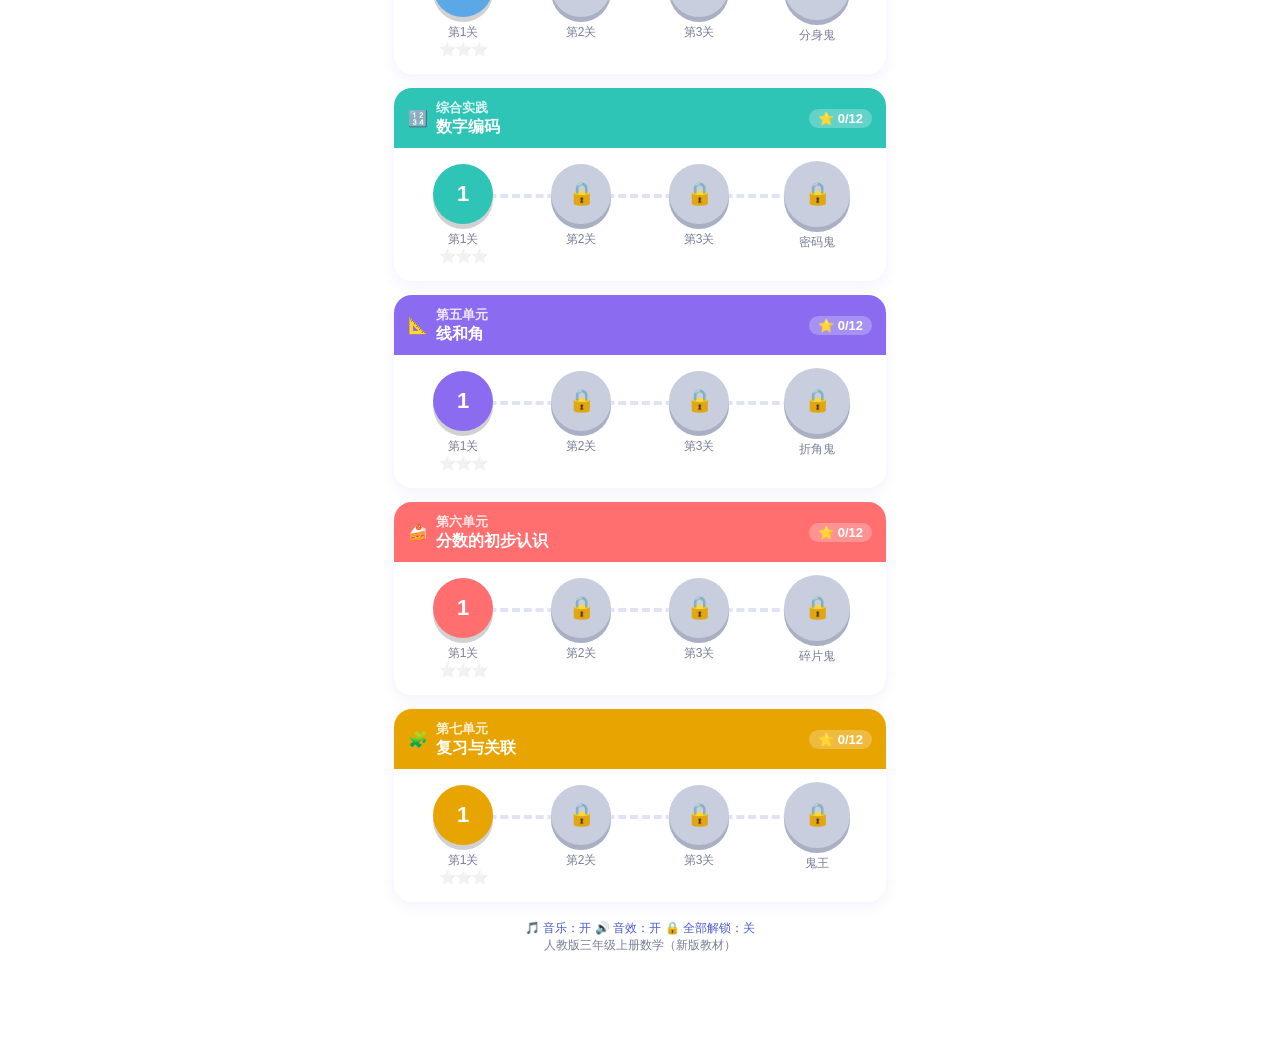
==== commit 55d1dd75: "数学第三版：按新版教材目录重排9个单元、减少重复出题、小测验30题、错题本历史和专项训练、算算龙本领和商店、每周挑战、原创和风斩鬼主题 Co-Authored-By: Claude Opus 5.5 " ====
--- a/math/index.html
+++ b/math/index.html
@@ -4,14 +4,16 @@
 <meta charset="utf-8">
 <meta name="viewport" content="width=device-width, initial-scale=1, maximum-scale=1, user-scalable=no, viewport-fit=cover">
 <meta name="format-detection" content="telephone=no">
-<title>数学闯关岛 · 三年级上册</title>
+<title>三年级数学上</title>
 <link rel="stylesheet" href="style.css">
 <link rel="stylesheet" href="style2.css">
+<link rel="stylesheet" href="style3.css">
 </head>
 <body>
 <div id="app"></div>
 <div id="fx"></div>
 <script src="questions.js"></script>
+<script src="questions3.js"></script>
 <script src="app.js"></script>
 </body>
 </html>
--- a/math/style3.css
+++ b/math/style3.css
@@ -0,0 +1,120 @@
+/* ============================================================
+   第三版新增：观察物体的图、斩鬼战、羽织花纹、商店、错题本分页、每周挑战
+   ============================================================ */
+.btn.red { background: var(--bad); box-shadow: 0 4px 0 #b52a4c; color: #fff; }
+.btn:disabled { opacity: .45; }
+
+/* ---------- 观察物体 ---------- */
+.cfig { display: block; margin: 12px auto 0; width: calc(var(--w) * 1.7px); max-width: 260px; height: auto; }
+.obsrow { display: flex; align-items: center; justify-content: center; gap: 8px; margin-top: 12px; }
+.obsrow .cfig { margin: 0; max-width: 170px; }
+.obsrow .arr { font-size: 26px; color: var(--sub); }
+.vfig { width: 100%; max-width: 110px; height: auto; display: block; margin: 0 auto; }
+.vfig.big { max-width: 120px; background: #fff; border-radius: 10px; box-shadow: 0 0 0 2px #e3e7f5 inset; }
+.nfig { display: block; margin: 12px auto 0; width: 150px; height: auto; }
+.opts.pics .opt { padding: 8px; min-height: 90px; display: flex; align-items: center; justify-content: center; }
+.opts.pics .copt { width: 100%; max-width: 130px; height: auto; max-height: 120px; }
+.opts.one { grid-template-columns: 1fr; }
+.opts.one .opt { font-size: 18px; letter-spacing: 1px; font-family: "Courier New", monospace; padding: 12px 6px; min-height: 0; word-break: break-all; }
+.opt.gone { visibility: hidden; }
+.hintbtn { background: #fff7d6 !important; color: #8a5a00 !important; text-decoration: none !important; border-radius: 99px; padding: 8px 14px; font-weight: 700; box-shadow: 0 3px 0 #f0d27a; }
+.shieldon { font-size: 20px; animation: pop 1.6s infinite; }
+.res-date { margin-top: 6px; font-size: 14px; color: var(--sub); font-weight: 700; }
+
+/* ---------- 斩鬼战 ---------- */
+.oni-bar { display: flex; align-items: center; gap: 10px; margin: 8px 0 4px; padding: 8px 12px; border-radius: 16px; background: linear-gradient(135deg, #2b1036, #4a1430); color: #fff; box-shadow: 0 4px 14px rgba(0,0,0,.25); position: relative; overflow: hidden; }
+.oni-bar[class*="pat-"]::before { content: ""; position: absolute; inset: 0; opacity: .28; background: inherit; }
+.oni-bar[class*="pat-"] { background-size: auto; }
+.oni-bar > * { position: relative; }
+.oni { font-size: 44px; line-height: 1; display: inline-block; filter: drop-shadow(0 0 8px rgba(255,60,60,.6)); animation: oniIdle 2.4s ease-in-out infinite; }
+.oinfo { flex: 1; min-width: 0; }
+.oinfo b { font-size: 16px; letter-spacing: 2px; }
+.hp { height: 12px; border-radius: 99px; background: rgba(255,255,255,.18); overflow: hidden; margin-top: 5px; }
+.hp i { display: block; height: 100%; background: linear-gradient(90deg, #ff3b5c, #ff9f1c); border-radius: 99px; transition: width .5s; }
+.oni-bar .hearts { font-size: 15px; white-space: nowrap; }
+@keyframes oniIdle { 0%,100% { transform: translateY(0) rotate(-3deg); } 50% { transform: translateY(-4px) rotate(3deg); } }
+.oni.hurt { animation: oniHurt .6s; }
+@keyframes oniHurt { 0% { filter: brightness(3); transform: translateX(0); } 20% { transform: translateX(-8px) rotate(-12deg); } 40% { transform: translateX(8px) rotate(10deg); } 60% { transform: translateX(-5px); } 100% { filter: none; transform: none; } }
+.oni.atk { animation: oniAtk .5s; }
+@keyframes oniAtk { 40% { transform: scale(1.6) translateY(10px); } 100% { transform: none; } }
+.slash { position: fixed; z-index: 60; pointer-events: none; }
+.slash i { position: absolute; left: -20%; top: 50%; width: 140%; height: 5px; border-radius: 99px; background: linear-gradient(90deg, transparent, #fff, #9fe8ff, #fff, transparent); box-shadow: 0 0 14px #6fd3ff, 0 0 30px #3aa0ff; transform: rotate(-16deg) scaleX(0); transform-origin: left center; animation: slashLine .5s ease-out forwards; }
+.slash b { position: absolute; left: 0; right: 0; top: 100%; text-align: center; font-size: 30px; font-weight: 900; color: #fff; letter-spacing: 6px; -webkit-text-stroke: 1px #1e5aa8; text-shadow: 0 0 10px #3aa0ff, 0 3px 0 #1e5aa8; animation: slashText 1.1s ease-out forwards; }
+@keyframes slashLine { 60% { transform: rotate(-16deg) scaleX(1); opacity: 1; } 100% { transform: rotate(-16deg) scaleX(1); opacity: 0; } }
+@keyframes slashText { 0% { transform: scale(.4); opacity: 0; } 25% { transform: scale(1.15); opacity: 1; } 70% { opacity: 1; } 100% { transform: translateY(-14px); opacity: 0; } }
+.redflash { position: fixed; inset: 0; z-index: 55; pointer-events: none; background: radial-gradient(circle, rgba(255,0,40,0) 30%, rgba(255,0,40,.45)); animation: fadeOut .5s forwards; }
+@keyframes fadeOut { to { opacity: 0; } }
+.oni-intro { margin: -6px auto 6px; width: 120px; height: 120px; border-radius: 50%; display: flex; align-items: center; justify-content: center; background: linear-gradient(135deg, #2b1036, #4a1430); box-shadow: 0 0 0 5px #fff, 0 0 0 8px #e8505b; }
+.oni-big { font-size: 74px; line-height: 1; animation: oniIdle 2.4s ease-in-out infinite; }
+.oni-say { font-weight: 800; color: #b3123b; }
+.rankup { background: linear-gradient(90deg, #2b1036, #6a1b3a) !important; color: #fff !important; }
+
+/* ---------- 首页：薇薇加油横幅 + 剑士卡 ---------- */
+.cheer[class*="pat-"] { border-radius: 20px; padding: 10px 8px; margin-top: 8px; animation: none; box-shadow: 0 4px 12px rgba(0,0,0,.12); }
+.cheer-in { display: inline-block; }
+.cheer[class*="pat-"] .cheer-in { background: rgba(255,255,255,.93); border-radius: 99px; padding: 2px 18px; animation: cheer 1.8s ease-in-out infinite; }
+.slayer { cursor: pointer; padding: 8px; background: linear-gradient(135deg, #2b2d42, #4a1942); }
+.sl-in { display: flex; align-items: center; gap: 10px; background: rgba(255,255,255,.94); border-radius: 14px; padding: 10px 12px; }
+.sl-ic { font-size: 30px; }
+.sl-in .info { flex: 1; min-width: 0; }
+.sl-rank { width: 48px; height: 48px; border-radius: 50%; flex: none; display: flex; align-items: center; justify-content: center; font-size: 22px; font-weight: 900; color: #fff; background: radial-gradient(circle at 35% 30%, #ff6b6b, #b3123b); box-shadow: 0 3px 0 #7a0c28; font-family: "STKaiti", "KaiTi", serif; }
+
+/* ---------- 算算龙 ---------- */
+.pet { flex-wrap: wrap; }
+.pet .face { position: relative; }
+.pet .face .acc { position: absolute; top: -10px; right: -12px; font-size: 30px; transform: rotate(12deg); }
+.buff { display: inline-block; margin-left: 4px; font-size: 11px; font-weight: 700; color: #a85d00; background: #fff1cc; border-radius: 99px; padding: 1px 7px; vertical-align: middle; }
+.skills { display: flex; flex-wrap: wrap; gap: 4px; margin-top: 6px; }
+.sk { font-size: 11px; padding: 2px 7px; border-radius: 99px; background: #f0f2fa; color: #aab0c4; }
+.sk.on { background: #e6f7ee; color: #157a4a; font-weight: 700; }
+.petbtns { display: flex; flex-direction: column; gap: 8px; }
+.shopbtn { background: #8b6cf0; box-shadow: 0 4px 0 #6447c9; }
+
+/* ---------- 商店 ---------- */
+.shop { display: grid; grid-template-columns: repeat(3, 1fr); gap: 10px; }
+.shop .item { background: #fff; border-radius: 16px; padding: 10px 6px; text-align: center; box-shadow: 0 3px 0 #dfe3f3; border: 3px solid transparent; display: flex; flex-direction: column; align-items: center; gap: 6px; }
+.shop .item.on { border-color: var(--good); }
+.shop .si { font-size: 38px; line-height: 1.2; }
+.shop .sw { width: 54px; height: 54px; border-radius: 12px; display: block; box-shadow: 0 0 0 2px #e3e7f5; }
+.shop .in { font-size: 13px; font-weight: 700; }
+.shop .btn { padding: 6px 10px; font-size: 13px; }
+
+/* ---------- 羽织花纹（传统和风纹样） ---------- */
+.pat-ichimatsu { background: repeating-conic-gradient(#1f7a5a 0 25%, #1b1b1b 0 50%) 0 0 / 28px 28px !important; }
+.pat-asanoha { background: url("data:image/svg+xml,%3Csvg xmlns='http://www.w3.org/2000/svg' width='40' height='40'%3E%3Crect width='40' height='40' fill='%23f9c0d0'/%3E%3Cpath d='M0 0L40 40M40 0L0 40M20 0V40M0 20H40M20 0L0 20L20 40L40 20Z' stroke='%23d94f7f' stroke-width='1.3' fill='none'/%3E%3C/svg%3E") 0 0 / 34px 34px !important; }
+.pat-kikko { background: #2f4f7f url("data:image/svg+xml,%3Csvg xmlns='http://www.w3.org/2000/svg' width='28' height='48'%3E%3Cpath d='M14 0L28 8V24L14 32L0 24V8Z M14 32V48' stroke='%23c9d8f0' stroke-width='2' fill='none'/%3E%3C/svg%3E") 0 0 / 22px 38px !important; }
+.pat-uroko { background: #eef2f8 url("data:image/svg+xml,%3Csvg xmlns='http://www.w3.org/2000/svg' width='24' height='20'%3E%3Cpath d='M0 20L12 0L24 20Z' fill='%23476fa8'/%3E%3C/svg%3E") 0 0 / 24px 20px !important; }
+.pat-seigaiha { background:
+  radial-gradient(circle at 50% 100%, #fff 0 3px, #2f73c9 3px 6px, #fff 6px 9px, #2f73c9 9px 12px, #fff 12px 15px, #2f73c9 15px 17px, transparent 17px) 0 0 / 34px 17px,
+  radial-gradient(circle at 50% 100%, #fff 0 3px, #2f73c9 3px 6px, #fff 6px 9px, #2f73c9 9px 12px, #fff 12px 15px, #2f73c9 15px 17px, transparent 17px) 17px 8.5px / 34px 17px,
+  #2f73c9 !important; }
+.pat-flame { background: url("data:image/svg+xml,%3Csvg xmlns='http://www.w3.org/2000/svg' width='30' height='36'%3E%3Cpath d='M15 36C2 30 6 18 12 12C11 20 16 22 16 16C16 8 22 4 20 0C30 10 30 28 15 36Z' fill='%23ffd23f' opacity='.85'/%3E%3C/svg%3E") 0 0 / 26px 32px, linear-gradient(0deg, #c81d11, #ff6a00) !important; }
+
+/* ---------- 错题本：分页 ---------- */
+.wtabs { display: flex; gap: 8px; margin: 10px 0; }
+.wtabs button { flex: 1; padding: 10px; border-radius: 14px; background: #fff; font-size: 15px; font-weight: 700; color: var(--sub); box-shadow: 0 3px 0 #dfe3f3; }
+.wtabs button.on { background: var(--pri); color: #fff; box-shadow: 0 3px 0 #3442a8; }
+.wmeta { font-size: 12px; color: var(--sub); margin: 6px 0 2px; }
+.wfig { margin: 4px 0; }
+.wfig .fig { margin-top: 4px; }
+.drillbtn { display: block; width: 100%; margin-top: 10px; background: #ff7a45; box-shadow: 0 4px 0 #c9541f; }
+
+/* ---------- 每周挑战 ---------- */
+.weekhead { display: flex; justify-content: space-between; align-items: center; background: linear-gradient(135deg, #fff, #fff6e0); }
+.weekhead .small { margin: 0; }
+.wtasks { padding: 4px 14px; }
+.wt { display: flex; align-items: center; gap: 10px; padding: 11px 0; border-bottom: 1px solid var(--line); }
+.wt:last-child { border: none; }
+.wt .wi { font-size: 26px; width: 34px; text-align: center; }
+.wt .info { flex: 1; min-width: 0; }
+.wt .info b { font-size: 14px; }
+.wt .bar { margin: 5px 0 0; }
+.wt .bar i { background: linear-gradient(90deg, #ffd166, #ff9f1c); }
+.wt.got { opacity: .6; }
+.wt .btn { white-space: nowrap; }
+.chest { display: flex; align-items: center; gap: 12px; border: 3px dashed #f5c76a; }
+.chest .ci { font-size: 44px; }
+.chest .info { flex: 1; }
+.chest.ready { border-style: solid; border-color: #ff9f1c; animation: pulse 1.4s infinite; }
+.chest.opened { opacity: .75; }
+.fig.ruler { max-width: 100%; }
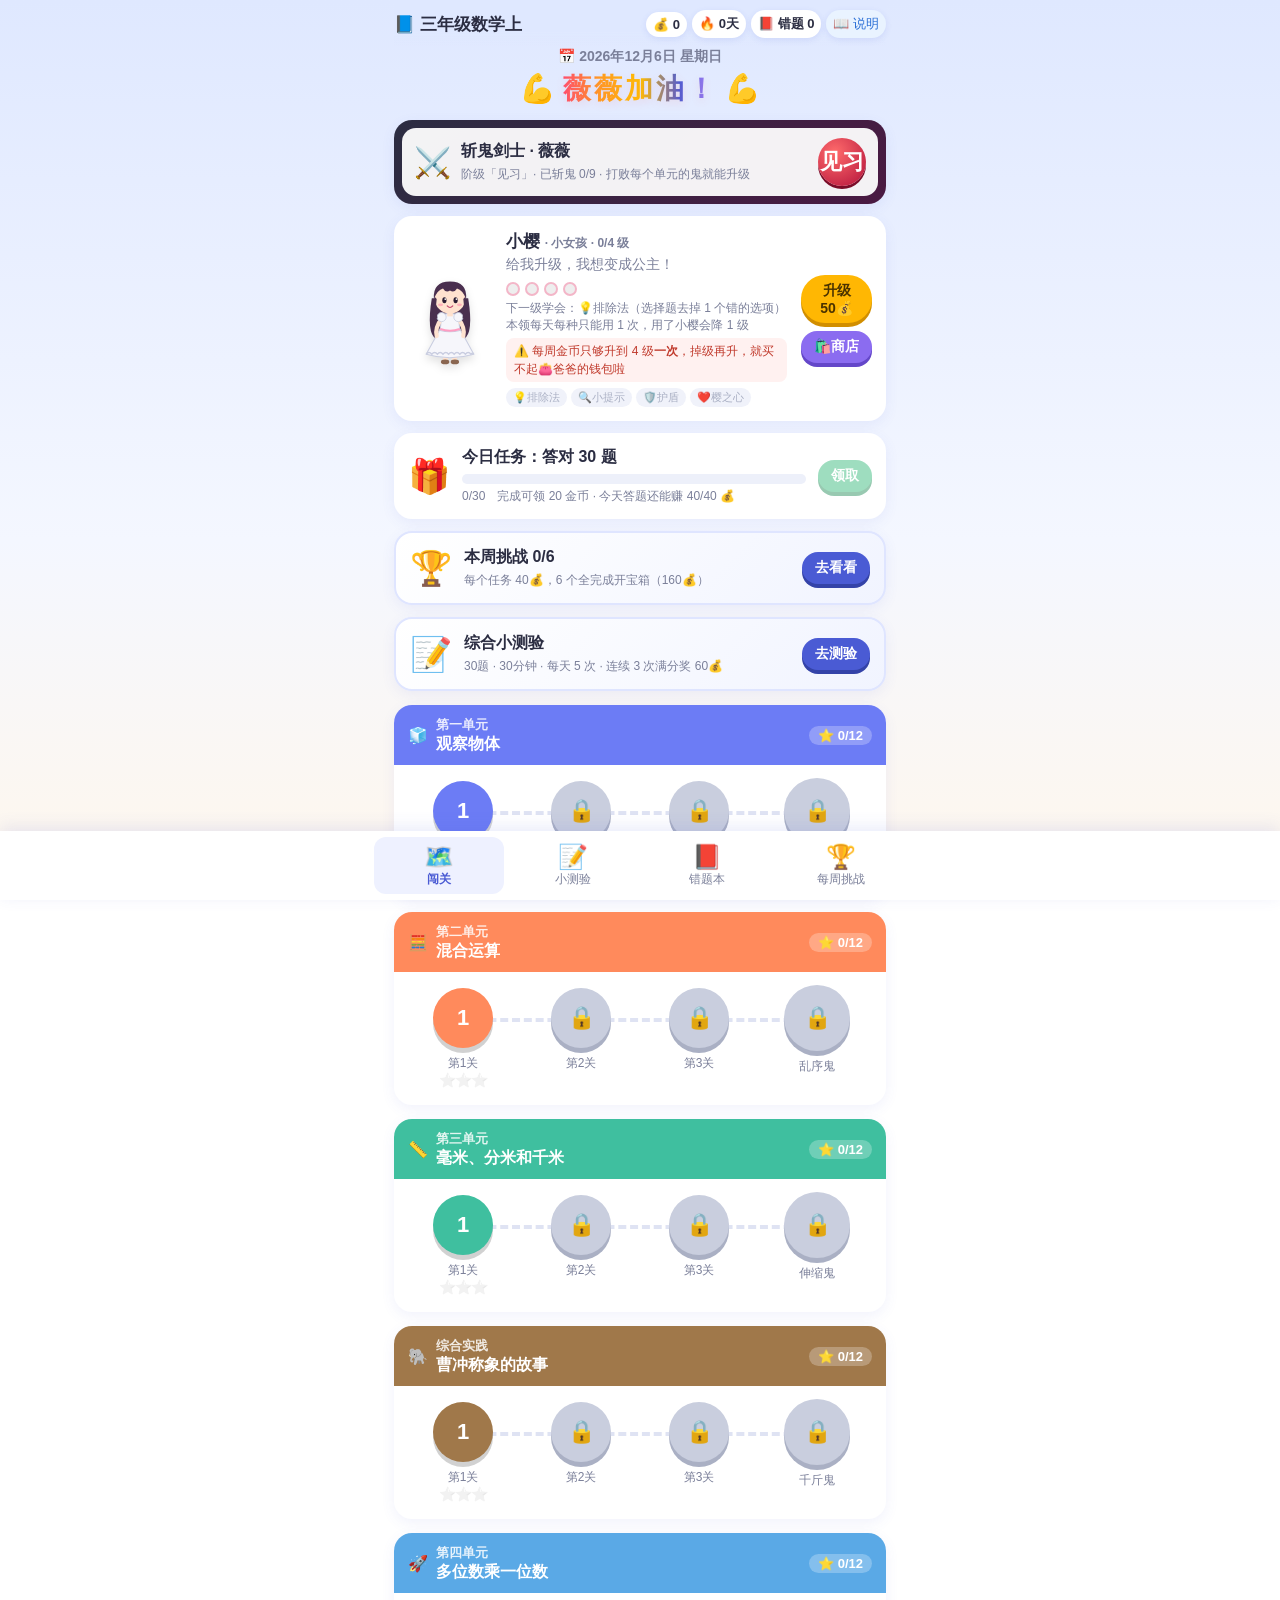
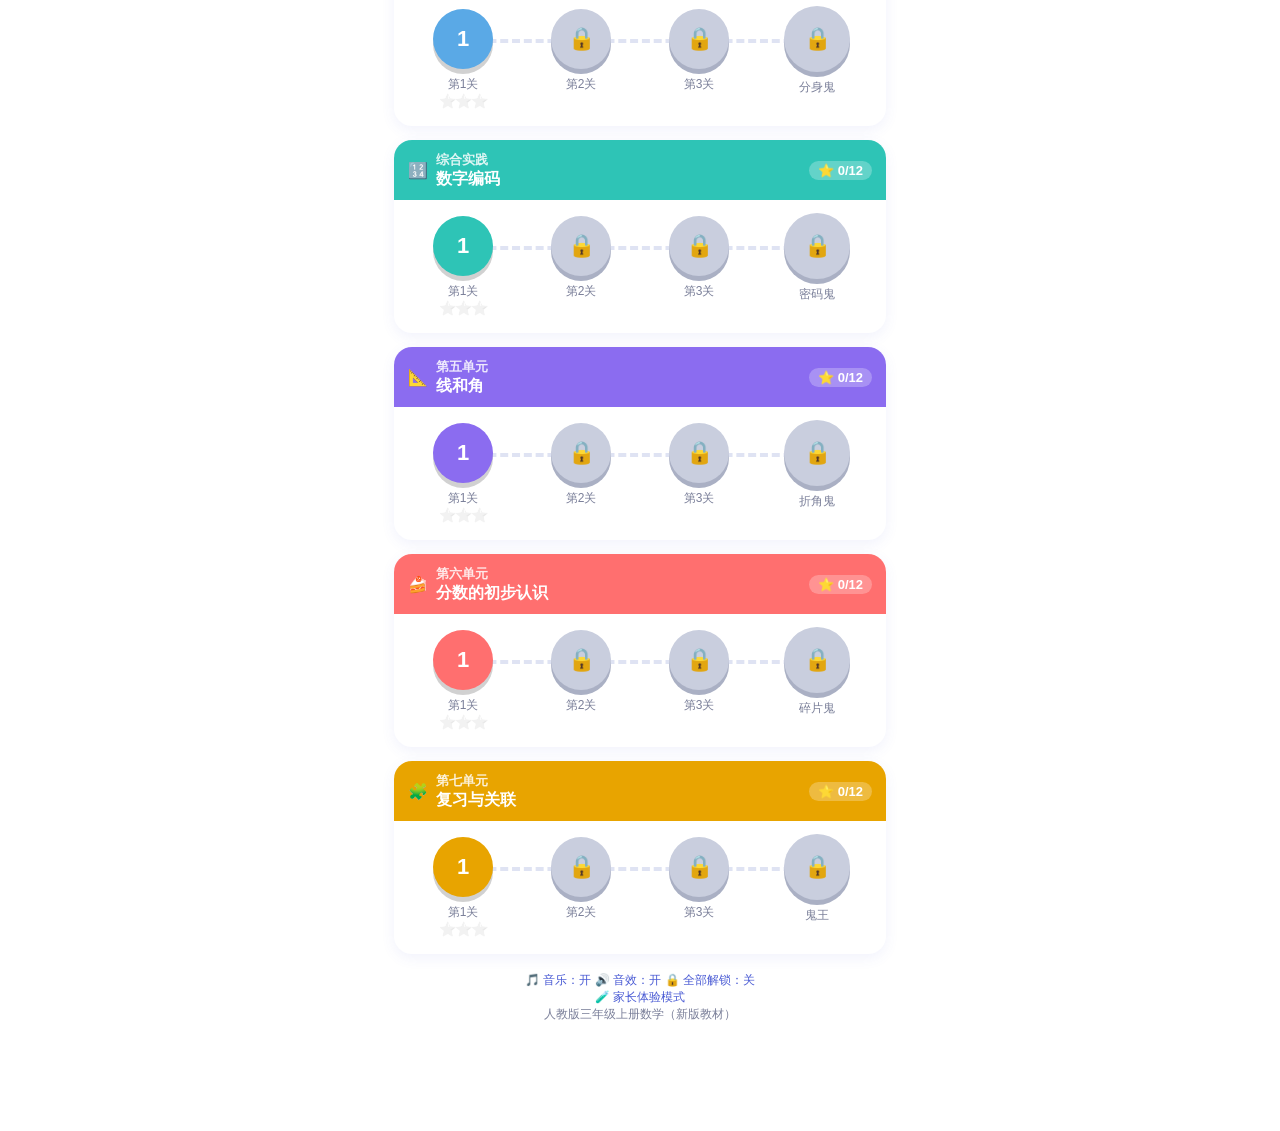
==== commit 74241f28: "小樱改成可换装的原创卡通公主（头饰/公主裙/鞋子），强调掉级再升买不起钱包，文字改为每周 Co-Authored-By: Claude Opus 5.5 <noreply@anthropic.com>" ====
--- a/math/index.html
+++ b/math/index.html
@@ -14,6 +14,7 @@
 <div id="fx"></div>
 <script src="questions.js"></script>
 <script src="questions3.js"></script>
+<script src="princess.js"></script>
 <script src="app.js"></script>
 </body>
 </html>
--- a/math/style3.css
+++ b/math/style3.css
@@ -118,3 +118,59 @@
 .chest.ready { border-style: solid; border-color: #ff9f1c; animation: pulse 1.4s infinite; }
 .chest.opened { opacity: .75; }
 .fig.ruler { max-width: 100%; }
+
+/* ===== 第四版：小樱、本领、钱包、说明、体验模式 ===== */
+.lvdots{display:flex;gap:5px;margin:4px 0}
+.lvdots i{width:14px;height:14px;border-radius:50%;background:#eee;border:2px solid #f3b6c8}
+.lvdots i.on{background:#ff8fb1;border-color:#ff8fb1}
+.sk.used{opacity:.45;text-decoration:line-through;background:#eee;color:#888}
+.skillbar{background:#fff5f8;border:2px dashed #ffb6cb;border-radius:14px;padding:8px 10px;margin:10px 0;text-align:center}
+.skillbar .small{margin-bottom:6px}
+.skillbar .hintbtn{margin:3px}
+.peek{background:#fffbe6;border:2px solid #ffd666;border-radius:12px;padding:10px 12px;margin:8px 0;font-size:15px;line-height:1.6}
+.card.wallet{display:flex;align-items:center;gap:10px;background:linear-gradient(135deg,#fff7e0,#ffe3ec);border:2px solid #ffc94d}
+.card.wallet.locked{filter:grayscale(.6);opacity:.8}
+.card.wallet .wi{font-size:40px}
+.card.wallet .info{flex:1;min-width:0}
+.ticket{border:3px dashed #e8505b;border-radius:16px;padding:16px 12px;margin-bottom:10px;background:linear-gradient(135deg,#fff8e7,#ffe9ef);position:relative}
+.ticket .t1{font-size:24px;font-weight:900;color:#e8505b;letter-spacing:4px}
+.ticket .t2{font-size:20px;font-weight:800;margin:8px 0}
+.ticket .t3{font-size:14px;color:#666}
+.ticket .t4{margin-top:10px;font-size:15px;line-height:1.6}
+.ticket .t5{margin-top:8px;color:#999;font-size:13px}
+.helpchip{background:#e9f3ff;color:#2a6fd6;border:none;cursor:pointer;font:inherit}
+.help{text-align:left;font-size:15px;line-height:1.65;max-height:62vh;overflow:auto}
+.help p{margin:0 0 8px}
+.help .hl{background:#fff5d6;border-radius:10px;padding:8px 10px}
+.demo-banner{position:relative;z-index:50;background:#7a4cff;color:#fff;text-align:center;font-size:12px;padding:3px 0;pointer-events:none}
+.demo-fab{position:fixed;right:14px;bottom:86px;z-index:60;width:52px;height:52px;border-radius:50%;border:none;background:#7a4cff;color:#fff;font-size:26px;box-shadow:0 4px 12px rgba(0,0,0,.25);cursor:pointer}
+.demo-grid{display:flex;flex-wrap:wrap;gap:6px;justify-content:center;max-height:60vh;overflow:auto;text-align:left}
+.demo-grid .dg{width:100%;font-weight:800;margin-top:6px;font-size:14px}
+.demo-grid .btn{margin:0}
+.topbar{gap:5px}
+.topbar .title{font-size:17px;min-width:0;white-space:nowrap;overflow:hidden;text-overflow:ellipsis}
+.topbar .chip{padding:5px 7px;font-size:13px;white-space:nowrap;flex-shrink:0}
+/* 雷光一闪 */
+.fw.thunder{background:#080a1e}
+.th-cap{position:absolute;left:0;right:0;bottom:16%;text-align:center;color:#ffe680;font-size:22px;font-weight:900;letter-spacing:6px;opacity:0;transition:opacity .4s,transform .4s;text-shadow:0 0 12px #ffb800;pointer-events:none}
+.th-cap.show{opacity:1}
+.th-cap.big{font-size:36px;transform:scale(1.1)}
+.th-text{position:absolute;left:0;right:0;top:30%;text-align:center;opacity:0;transform:scale(2.2);transition:opacity .5s,transform .6s cubic-bezier(.2,1.6,.4,1);pointer-events:none}
+.th-text.show{opacity:1;transform:scale(1)}
+.th-text b{display:block;font-size:52px;font-weight:900;color:#ffe066;text-shadow:0 0 18px #ffb300,0 0 40px #ff8a00,0 4px 0 #b36b00;letter-spacing:4px}
+.th-text small{display:block;color:#fff;font-size:17px;margin-top:10px;text-shadow:0 0 8px #000}
+/* 公主小樱 */
+.pface{font-size:0;line-height:0;flex-shrink:0}
+.pface svg{display:block;overflow:visible}
+.princess .p-petals{animation:pPetal 3s ease-in-out infinite}
+.princess .p-aura{animation:pGlow 2s ease-in-out infinite;transform-origin:60px 72px}
+.princess .p-wing{animation:pWing 1.6s ease-in-out infinite;transform-origin:60px 88px}
+@keyframes pPetal{50%{transform:translateY(5px)}}
+@keyframes pGlow{50%{opacity:.6;transform:scale(1.06)}}
+@keyframes pWing{50%{transform:scaleX(.9)}}
+.lvwarn{font-size:12px;color:#c0392b;background:#fff1f0;border-radius:8px;padding:4px 8px;margin:4px 0;line-height:1.5}
+.help .warn{background:#fff1f0;color:#b02a37;border-radius:10px;padding:8px 10px}
+.evo-pic{display:flex;justify-content:center}
+.shop-top{display:flex;align-items:center;gap:10px}
+.shop .item svg{display:block;margin:0 auto 4px}
+.shop{grid-template-columns:repeat(4,1fr)!important;gap:6px!important}.shop .item{padding:8px 2px!important}.shop .item .in{font-size:12px}
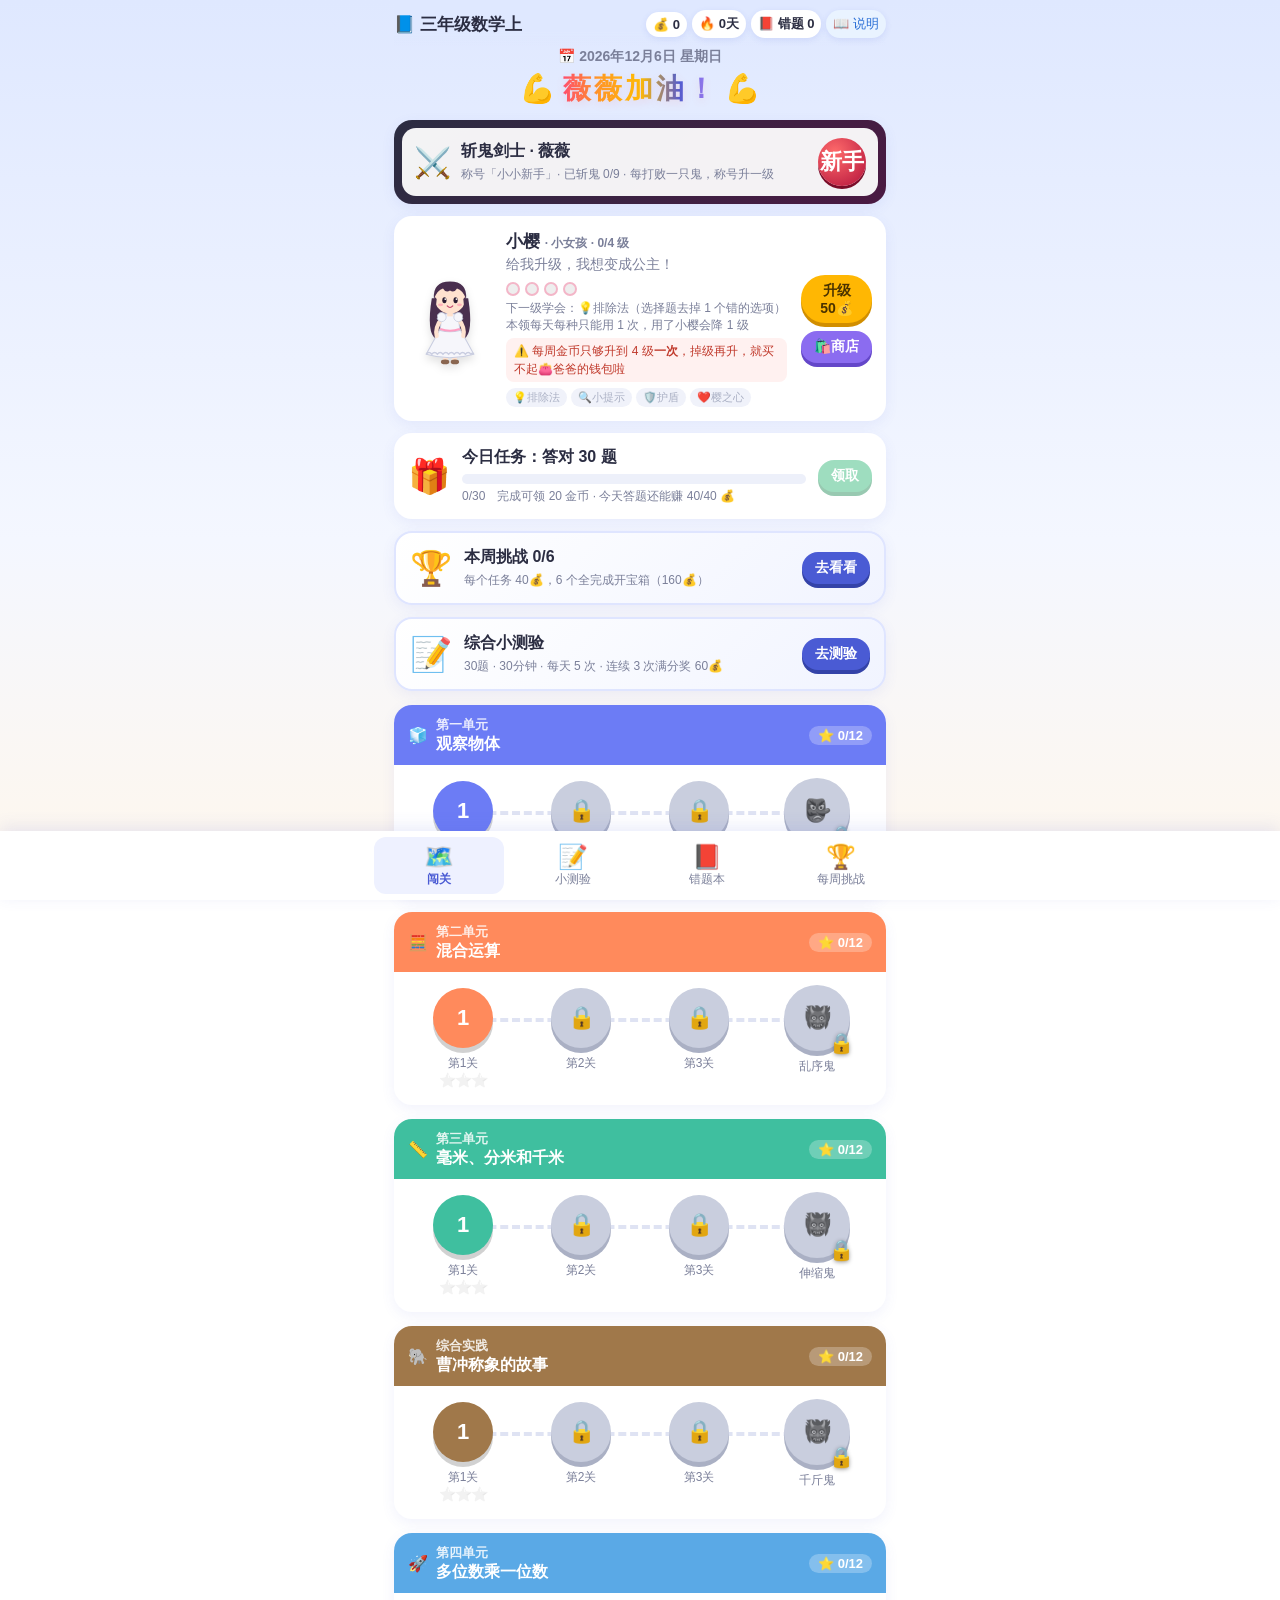
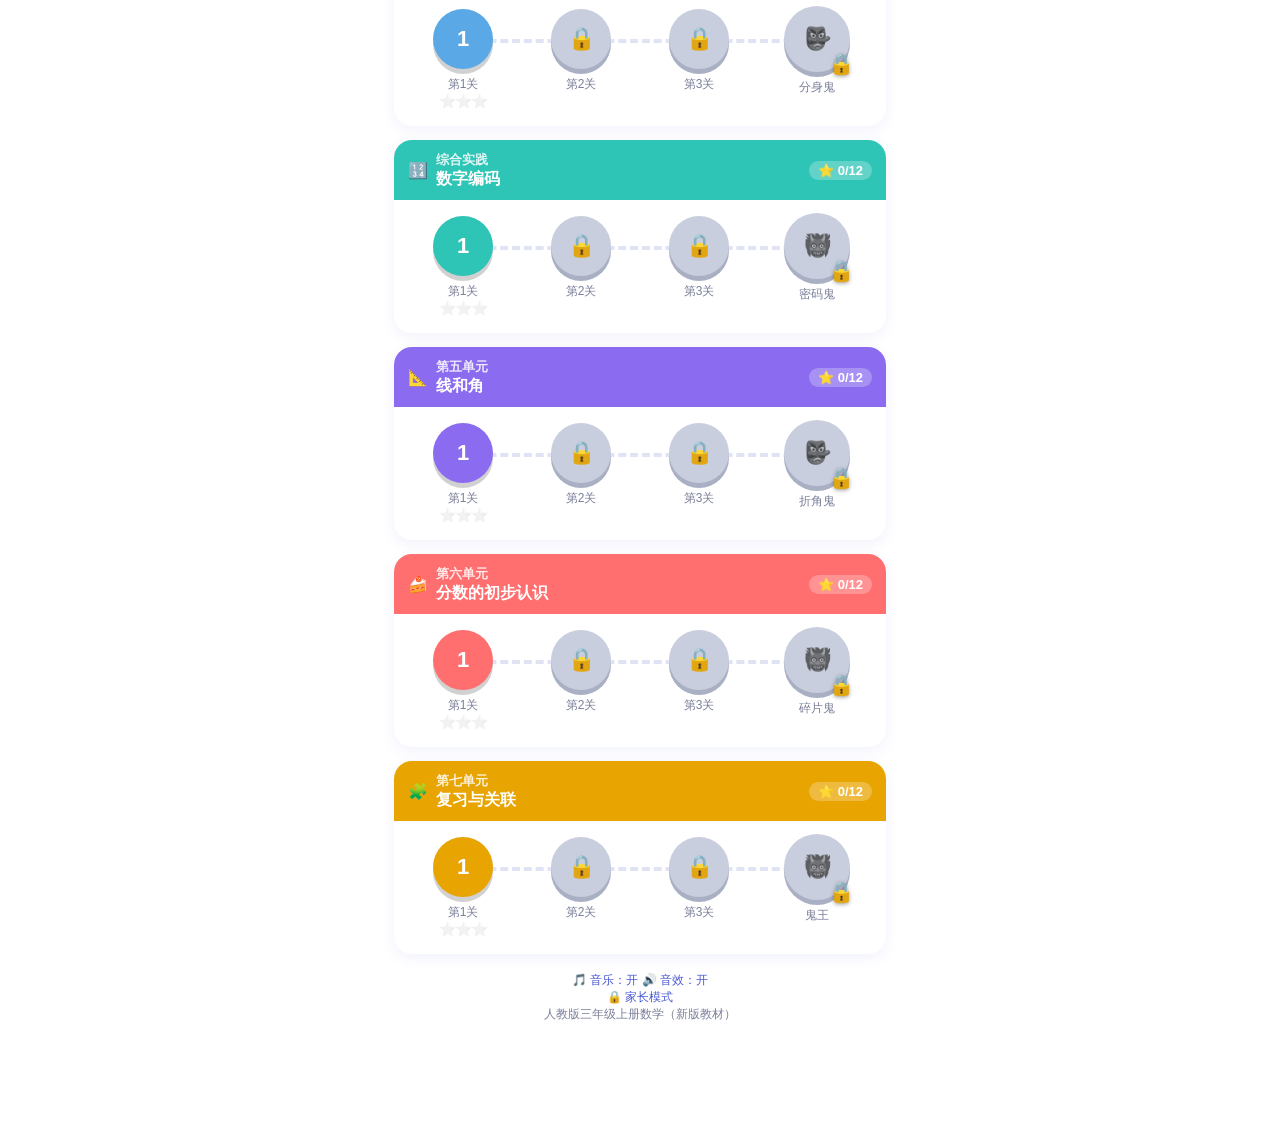
==== commit 0b007b9f: "数学第七版：扩充题库减少重复、全对才解锁、斩鬼开场和胜利动画、每天斩鬼3次、测验按已斩鬼单元开放、称号改简单、鬼头像加锁、各种惊喜特效 Co-Authored-By: Claude Opus 5.5 " ====
--- a/math/index.html
+++ b/math/index.html
@@ -8,13 +8,16 @@
 <link rel="stylesheet" href="style.css">
 <link rel="stylesheet" href="style2.css">
 <link rel="stylesheet" href="style3.css">
+<link rel="stylesheet" href="style4.css">
 </head>
 <body>
 <div id="app"></div>
 <div id="fx"></div>
 <script src="questions.js"></script>
 <script src="questions3.js"></script>
+<script src="questions4.js"></script>
 <script src="princess.js"></script>
+  <script src="fx.js"></script>
 <script src="app.js"></script>
 </body>
 </html>
--- a/math/style3.css
+++ b/math/style3.css
@@ -174,3 +174,23 @@
 .shop-top{display:flex;align-items:center;gap:10px}
 .shop .item svg{display:block;margin:0 auto 4px}
 .shop{grid-template-columns:repeat(4,1fr)!important;gap:6px!important}.shop .item{padding:8px 2px!important}.shop .item .in{font-size:12px}
+/* 斩鬼次数 */
+.oni-wrap{position:relative;display:inline-block}
+.oni-chance{position:absolute;left:50%;bottom:-12px;transform:translateX(-50%);white-space:nowrap;background:#e8505b;color:#fff;font-size:14px;font-weight:800;padding:4px 12px;border-radius:99px;box-shadow:0 3px 8px rgba(232,80,91,.4);border:2px solid #fff}
+.oni-chance b{font-size:18px;color:#fff59a}
+.oni-chance span{margin-left:6px}
+.oni-chance i{font-style:normal;opacity:.3;font-size:13px}
+.oni-chance i.on{opacity:1}
+.oni-chance.none{background:#888}
+.oni-wrap + h3{margin-top:20px}
+.oni-rule{color:#e8505b}
+.dot{position:relative}
+.bchance{position:absolute;right:-8px;top:-6px;background:#e8505b;color:#fff;font-size:11px;font-weight:800;border-radius:99px;padding:1px 6px;border:2px solid #fff;line-height:1.4}
+.bchance.none{background:#999}
+.wcond{font-size:13px;margin-top:4px;color:#888}
+.wcond.ok{color:#2bb673;font-weight:700}
+.wcond .bar{height:6px;background:#eee;border-radius:4px;overflow:hidden;margin-top:3px}
+.wcond .bar i{display:block;height:100%;background:linear-gradient(90deg,#ffd166,#ff9f1c)}
+.demo-lock{max-width:320px;margin:60px auto;text-align:center}
+.demo-lock input{width:100%;box-sizing:border-box;font-size:18px;padding:10px 12px;border:2px solid #d6dcf5;border-radius:12px;margin:8px 0 4px;text-align:center}
+.demo-lock #demoErr{color:#e8505b;min-height:20px;margin-bottom:6px}
--- a/math/style4.css
+++ b/math/style4.css
@@ -0,0 +1,87 @@
+/* ===== 第七版：地图上的鬼头像 + 锁 ===== */
+.oface { display: inline-block; line-height: 1; }
+.oface.locked { filter: grayscale(1) brightness(.75); opacity: .75; }
+.lockb { position: absolute; right: -4px; bottom: -4px; font-size: 20px; filter: drop-shadow(0 1px 2px rgba(0,0,0,.4)); }
+
+/* ===== 斩鬼开场 / 胜利动画 ===== */
+.oni-fx { position: fixed; inset: 0; z-index: 80; overflow: hidden; display: flex; flex-direction: column; align-items: center; justify-content: center; color: #fff; text-align: center; transition: opacity .35s; -webkit-user-select: none; user-select: none; }
+.oni-fx.out { opacity: 0; }
+.ofx-bg { position: absolute; inset: 0; background: radial-gradient(circle at 50% 45%, #3a0610 0%, #12030a 60%, #000 100%); }
+.ofx-red { position: absolute; inset: 0; }
+.intro.s1 .ofx-red { animation: ofxRedPulse .5s ease-in-out infinite alternate; }
+@keyframes ofxRedPulse { from { box-shadow: inset 0 0 60px 10px rgba(255,0,40,.35); } to { box-shadow: inset 0 0 160px 60px rgba(255,0,40,.75); } }
+.ofx-warn { position: absolute; top: 9%; left: 0; right: 0; font-size: 34px; font-weight: 900; letter-spacing: 4px; color: #ff3355; text-shadow: 0 0 18px #ff0033; opacity: 0; }
+.ofx-warn small { display: block; font-size: 17px; letter-spacing: 2px; color: #ffd0d6; margin-top: 4px; }
+.intro.s1 .ofx-warn { opacity: 1; animation: ofxBlink .45s steps(2) infinite; }
+.intro.s3 .ofx-warn { animation: none; opacity: .55; }
+@keyframes ofxBlink { 50% { opacity: .25; } }
+.ofx-oni { position: relative; font-size: 150px; line-height: 1; opacity: 0; transform: scale(.1); filter: drop-shadow(0 0 30px rgba(255,30,60,.9)); }
+.intro.s2 .ofx-oni { animation: ofxZoom .7s cubic-bezier(.2,1.6,.4,1) forwards, ofxShake .12s .7s linear infinite; }
+@keyframes ofxZoom { 0% { opacity: 0; transform: scale(.1) rotate(-20deg); } 100% { opacity: 1; transform: scale(1) rotate(0); } }
+@keyframes ofxShake { 0%,100% { opacity: 1; transform: translate(0,0); } 25% { opacity: 1; transform: translate(-4px,2px); } 75% { opacity: 1; transform: translate(4px,-2px); } }
+.ofx-name { position: relative; font-size: 46px; font-weight: 900; margin-top: 10px; color: #ffe066; text-shadow: 0 0 6px #000, 0 0 24px #ff3355; opacity: 0; letter-spacing: 6px; }
+.intro.s3 .ofx-name { animation: ofxSlam .35s cubic-bezier(.3,1.8,.5,1) forwards; }
+@keyframes ofxSlam { 0% { opacity: 0; transform: scale(3); } 100% { opacity: 1; transform: scale(1); } }
+.ofx-say { position: relative; font-size: 18px; margin-top: 10px; color: #ffd0d6; opacity: 0; padding: 0 24px; transition: opacity .4s; }
+.intro.s4 .ofx-say { opacity: 1; }
+.ofx-count { position: absolute; bottom: 10%; left: 0; right: 0; font-size: 80px; font-weight: 900; color: #fff; text-shadow: 0 0 20px #ff3355; }
+.ofx-count.pop { animation: ofxCnt .55s ease-out; }
+@keyframes ofxCnt { 0% { transform: scale(2.4); opacity: 0; } 30% { opacity: 1; } 100% { transform: scale(1); } }
+.ofx-cut { position: absolute; left: -20%; top: 50%; width: 140%; height: 8px; background: #fff; box-shadow: 0 0 30px 12px #fff, 0 0 80px 30px #ffd84d; transform: rotate(-24deg) scaleX(0); opacity: 0; }
+.intro.s5 .ofx-cut { animation: ofxCut .45s ease-out forwards; }
+@keyframes ofxCut { 0% { opacity: 1; transform: rotate(-24deg) scaleX(0); } 60% { opacity: 1; transform: rotate(-24deg) scaleX(1); } 100% { opacity: 0; transform: rotate(-24deg) scaleX(1) scaleY(6); } }
+.ofx-skip { position: absolute !important; bottom: 3%; left: 0; right: 0; }
+
+/* 胜利 */
+.win .ofx-bg { background: radial-gradient(circle at 50% 45%, #2a1a4a 0%, #0c0718 70%, #000 100%); }
+.win.s4 .ofx-bg { background: radial-gradient(circle at 50% 45%, #6b3d00 0%, #2a1200 60%, #0b0500 100%); }
+.win .ofx-oni { position: absolute; top: 18%; left: 0; right: 0; opacity: 1; transform: none; }
+.win.s1 .ofx-oni.whole { animation: ofxShake .1s linear infinite; }
+.win .ofx-oni.half { opacity: 0; }
+.win .ofx-oni.a { clip-path: polygon(0 0, 100% 0, 100% 35%, 0 65%); -webkit-clip-path: polygon(0 0, 100% 0, 100% 35%, 0 65%); }
+.win .ofx-oni.b { clip-path: polygon(0 65%, 100% 35%, 100% 100%, 0 100%); -webkit-clip-path: polygon(0 65%, 100% 35%, 100% 100%, 0 100%); }
+.win.s3 .ofx-oni.whole { opacity: 0; animation: none; }
+.win.s3 .ofx-oni.a { animation: ofxHalfA 1.1s ease-in forwards; }
+.win.s3 .ofx-oni.b { animation: ofxHalfB 1.1s ease-in forwards; }
+@keyframes ofxHalfA { 0% { opacity: 1; transform: none; } 100% { transform: translate(-90px,-70px) rotate(-25deg); opacity: 0; } }
+@keyframes ofxHalfB { 0% { opacity: 1; transform: none; } 100% { transform: translate(90px,120px) rotate(20deg); opacity: 0; } }
+.ofx-slash { position: absolute; left: -20%; top: 30%; width: 140%; height: 6px; background: #fff; box-shadow: 0 0 24px 10px #9fe8ff, 0 0 60px 24px #4cc9f0; transform: rotate(-20deg) scaleX(0); transform-origin: left; opacity: 0; }
+.win.s2 .ofx-slash { animation: ofxSlash .35s ease-out forwards; }
+@keyframes ofxSlash { 0% { opacity: 1; transform: rotate(-20deg) scaleX(0); } 70% { opacity: 1; transform: rotate(-20deg) scaleX(1); } 100% { opacity: 0; transform: rotate(-20deg) scaleX(1); } }
+.ofx-flash { position: absolute; inset: 0; background: #fff; opacity: 0; pointer-events: none; }
+.win.s3 .ofx-flash { animation: ofxFlash .6s ease-out; }
+@keyframes ofxFlash { 0% { opacity: .95; } 100% { opacity: 0; } }
+.ofx-rays { position: absolute; left: 50%; top: 50%; width: 220vmax; height: 220vmax; margin: -110vmax 0 0 -110vmax; background: repeating-conic-gradient(rgba(255,215,90,.22) 0 10deg, transparent 10deg 20deg); opacity: 0; transition: opacity .8s; }
+.win.s4 .ofx-rays { opacity: 1; animation: ofxSpin 14s linear infinite; }
+@keyframes ofxSpin { to { transform: rotate(360deg); } }
+.ofx-win { position: relative; font-size: 50px; font-weight: 900; color: #ffd84d; text-shadow: 0 3px 0 #a0522d, 0 0 30px #ffb300; opacity: 0; margin-top: 90px; letter-spacing: 4px; padding: 0 10px; }
+.ofx-win small { display: block; font-size: 20px; color: #fff3c4; text-shadow: 0 1px 3px #000; letter-spacing: 1px; margin-top: 8px; }
+.win.s4 .ofx-win { animation: ofxSlam .45s cubic-bezier(.3,1.8,.5,1) forwards; }
+.ofx-rank { font-size: 19px; letter-spacing: 1px; margin-top: 16px; padding: 8px 16px; border-radius: 30px; background: linear-gradient(90deg,#ff7a00,#ffcc00); color: #4a1d00; text-shadow: none; opacity: 0; transform: scale(.4); display: inline-block; }
+.win.s5 .ofx-rank { animation: ofxRank .5s cubic-bezier(.3,1.8,.5,1) forwards; }
+@keyframes ofxRank { to { opacity: 1; transform: scale(1); } }
+
+/* ===== 惊喜庆祝（完成任务、升级、买东西、拿徽章、解锁新关卡） ===== */
+.cele { position: fixed; inset: 0; z-index: 75; display: flex; align-items: center; justify-content: center; background: rgba(15,8,35,.85); transition: opacity .35s; animation: celeFade .25s; overflow: hidden; }
+.cele.out { opacity: 0; }
+@keyframes celeFade { from { opacity: 0; } }
+.cele-box { position: relative; width: 300px; max-width: 86vw; text-align: center; padding: 28px 16px 24px; }
+.cele-rays { position: absolute; left: 50%; top: 40%; width: 520px; height: 520px; margin: -260px 0 0 -260px; border-radius: 50%; background: repeating-conic-gradient(rgba(255,220,100,.4) 0 12deg, transparent 12deg 24deg); -webkit-mask: radial-gradient(circle, #000 20%, transparent 68%); mask: radial-gradient(circle, #000 20%, transparent 68%); animation: ofxSpin 8s linear infinite; pointer-events: none; }
+.cele-stars { position: absolute; left: 50%; top: 40%; }
+.cele-stars i { position: absolute; font-style: normal; font-size: 22px; left: -11px; top: -14px; opacity: 0; animation: celeStar 1.1s var(--d) ease-out forwards; }
+@keyframes celeStar { 0% { opacity: 1; transform: translate(0,0) scale(.3); } 70% { opacity: 1; } 100% { opacity: 0; transform: translate(var(--x),var(--y)) scale(1.2) rotate(200deg); } }
+.cele-icon { position: relative; font-size: 92px; line-height: 1.1; animation: celePop .6s cubic-bezier(.3,1.8,.5,1) both, celeBob 1.6s .6s ease-in-out infinite; }
+.cele-icon .cele-pic svg { display: block; margin: 0 auto; }
+.cele-icon .cele-oni { display: inline-block; filter: drop-shadow(0 0 18px #ff3355); }
+@keyframes celePop { from { transform: scale(0) rotate(-30deg); } to { transform: scale(1) rotate(0); } }
+@keyframes celeBob { 50% { transform: translateY(-8px); } }
+.cele-t { position: relative; font-size: 26px; font-weight: 900; color: #ffe066; text-shadow: 0 2px 0 #c05600, 0 0 16px rgba(255,170,0,.8); margin-top: 8px; animation: ofxSlam .4s .2s cubic-bezier(.3,1.8,.5,1) both; }
+.cele-s { position: relative; font-size: 17px; color: #fff; margin-top: 8px; text-shadow: 0 1px 3px #000; animation: celeFade .4s .45s both; }
+
+/* ===== 小测验：没解锁的单元 ===== */
+.usel.lock { opacity: .5; filter: grayscale(.8); }
+.usel.lock .ck { background: none; border: none; }
+.test-tip { background: #fff7e0; border: 2px dashed #ffc94d; border-radius: 14px; padding: 10px 12px; font-size: 14px; line-height: 1.7; margin: 8px 0; }
+
+/* 彩纸要飘在特效上面 */
+.confetti { position: fixed; z-index: 95; pointer-events: none; }
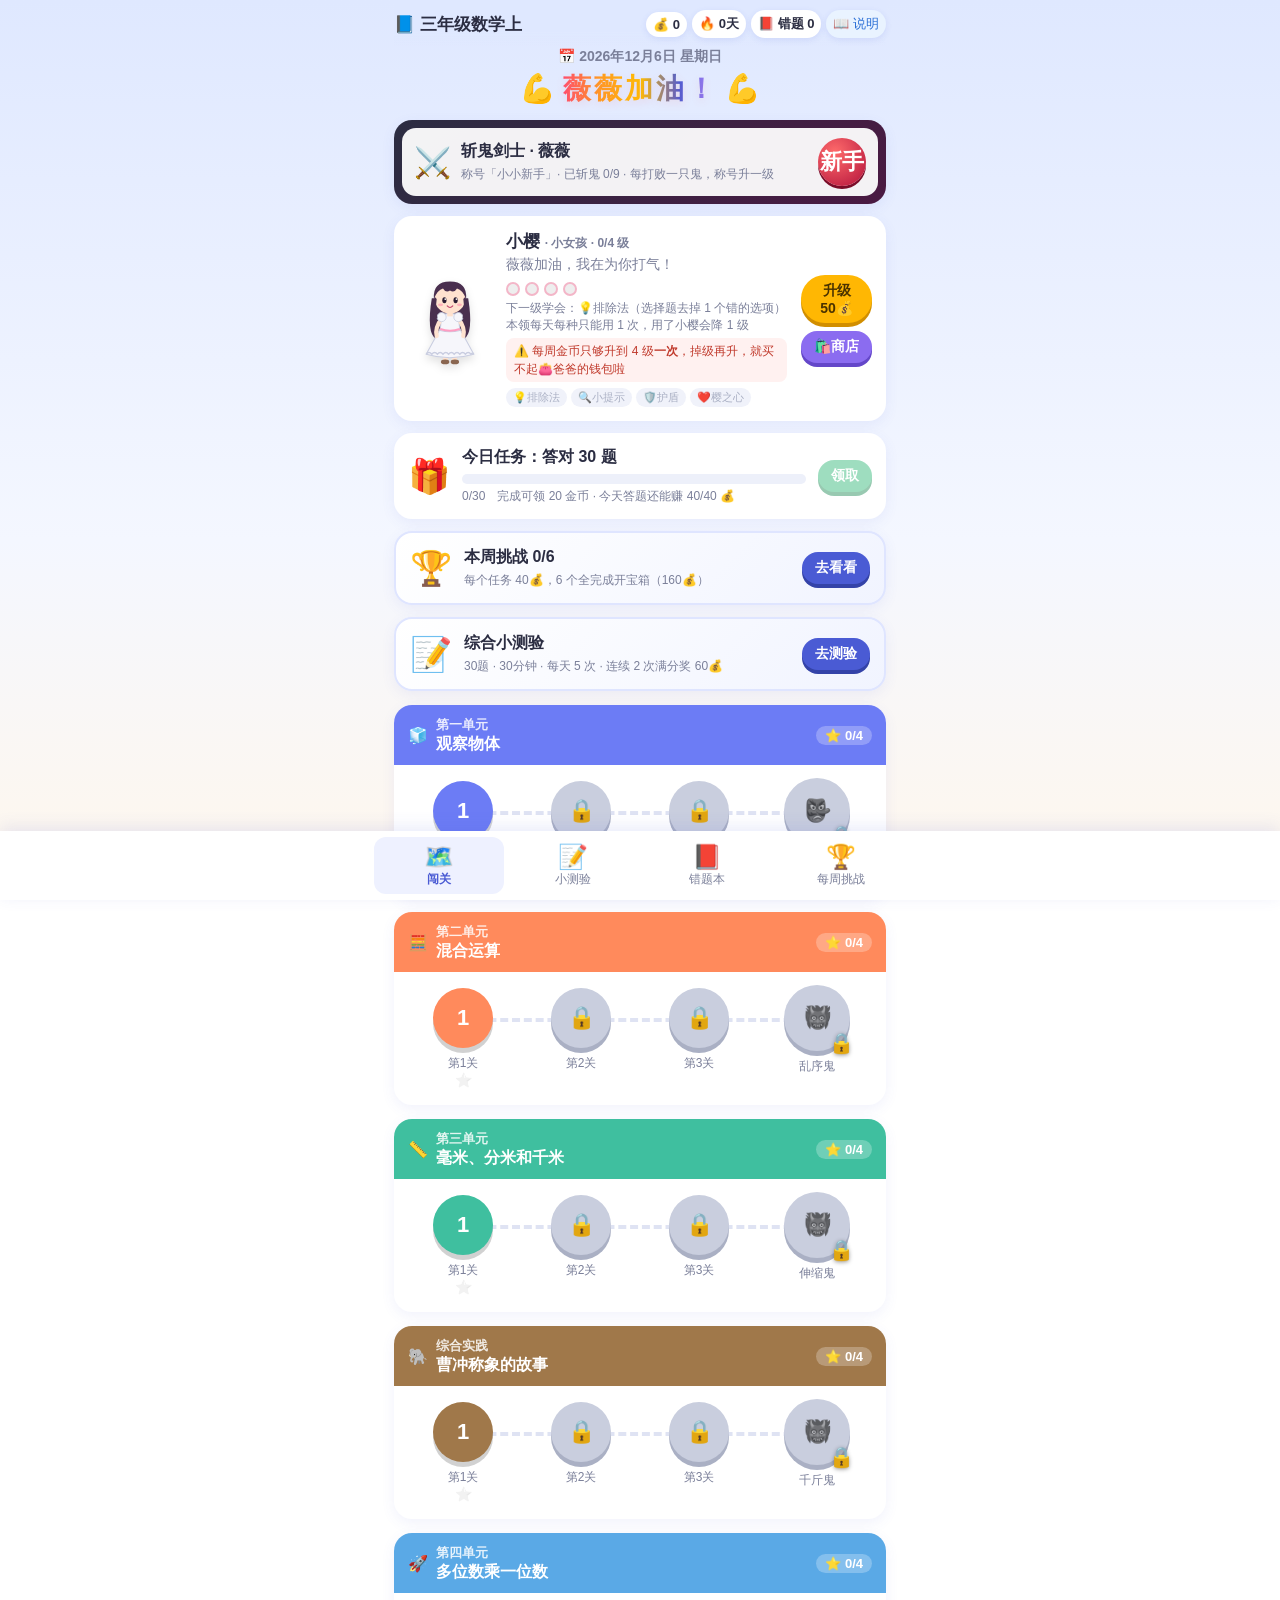
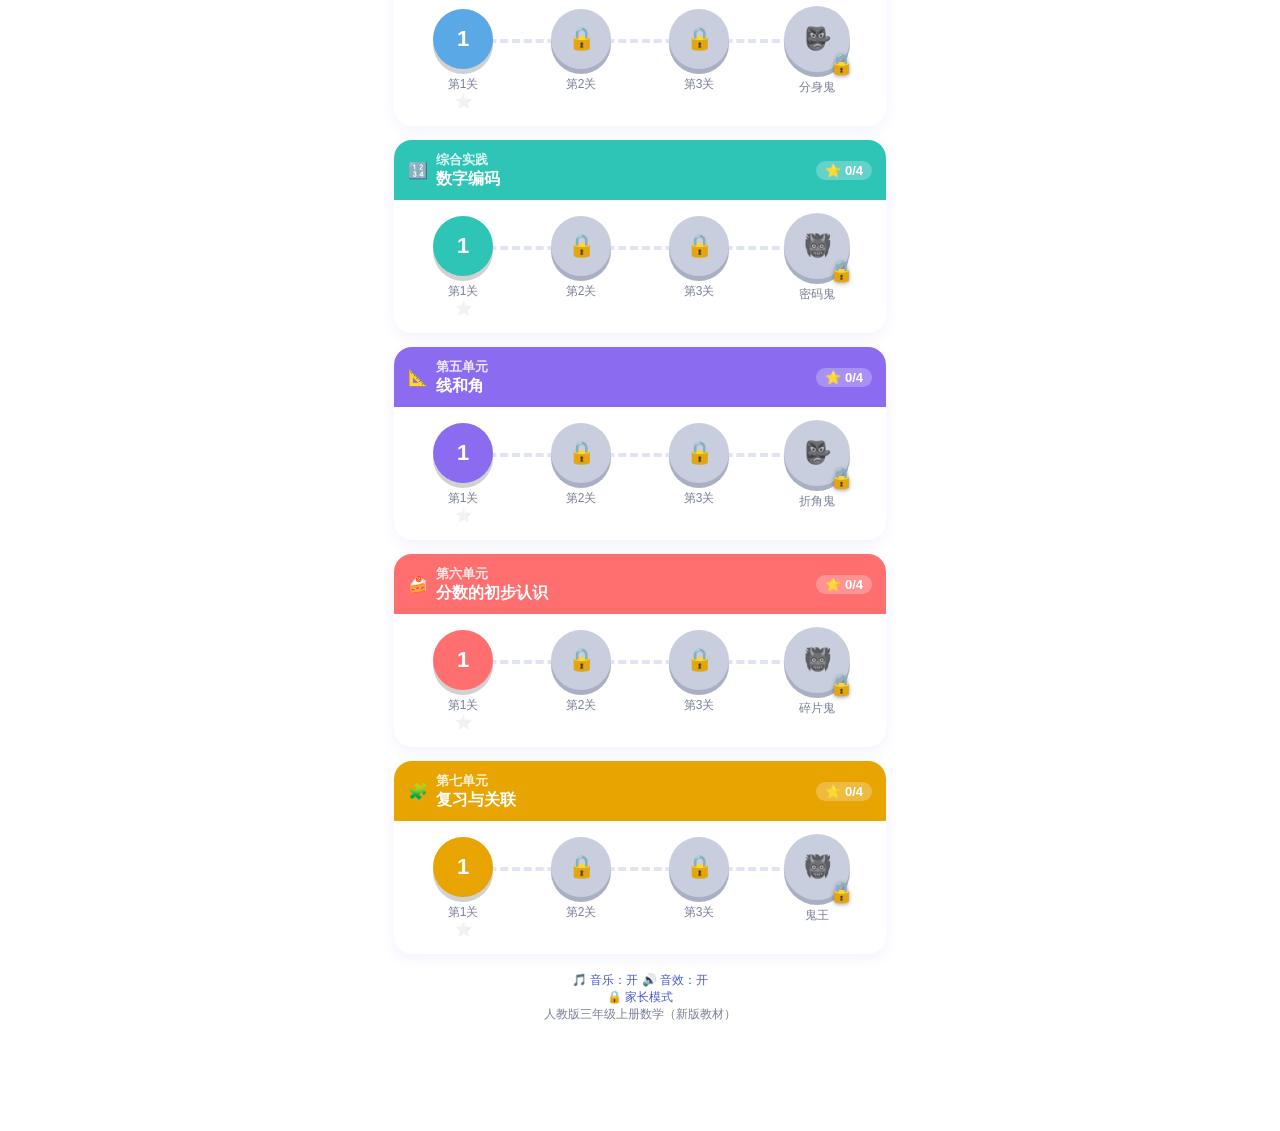
==== commit 4a12ce63: "题库第二次扩充（新增23种题，补强线和角、曹冲称象）；每周任务改为小测验满分1次；测验奖金改为连续2次满分 Co-Authored-By: Claude Opus 5.5 <noreply@anthr" ====
--- a/math/index.html
+++ b/math/index.html
@@ -16,6 +16,7 @@
 <script src="questions.js"></script>
 <script src="questions3.js"></script>
 <script src="questions4.js"></script>
+<script src="questions5.js"></script>
 <script src="princess.js"></script>
   <script src="fx.js"></script>
 <script src="app.js"></script>
